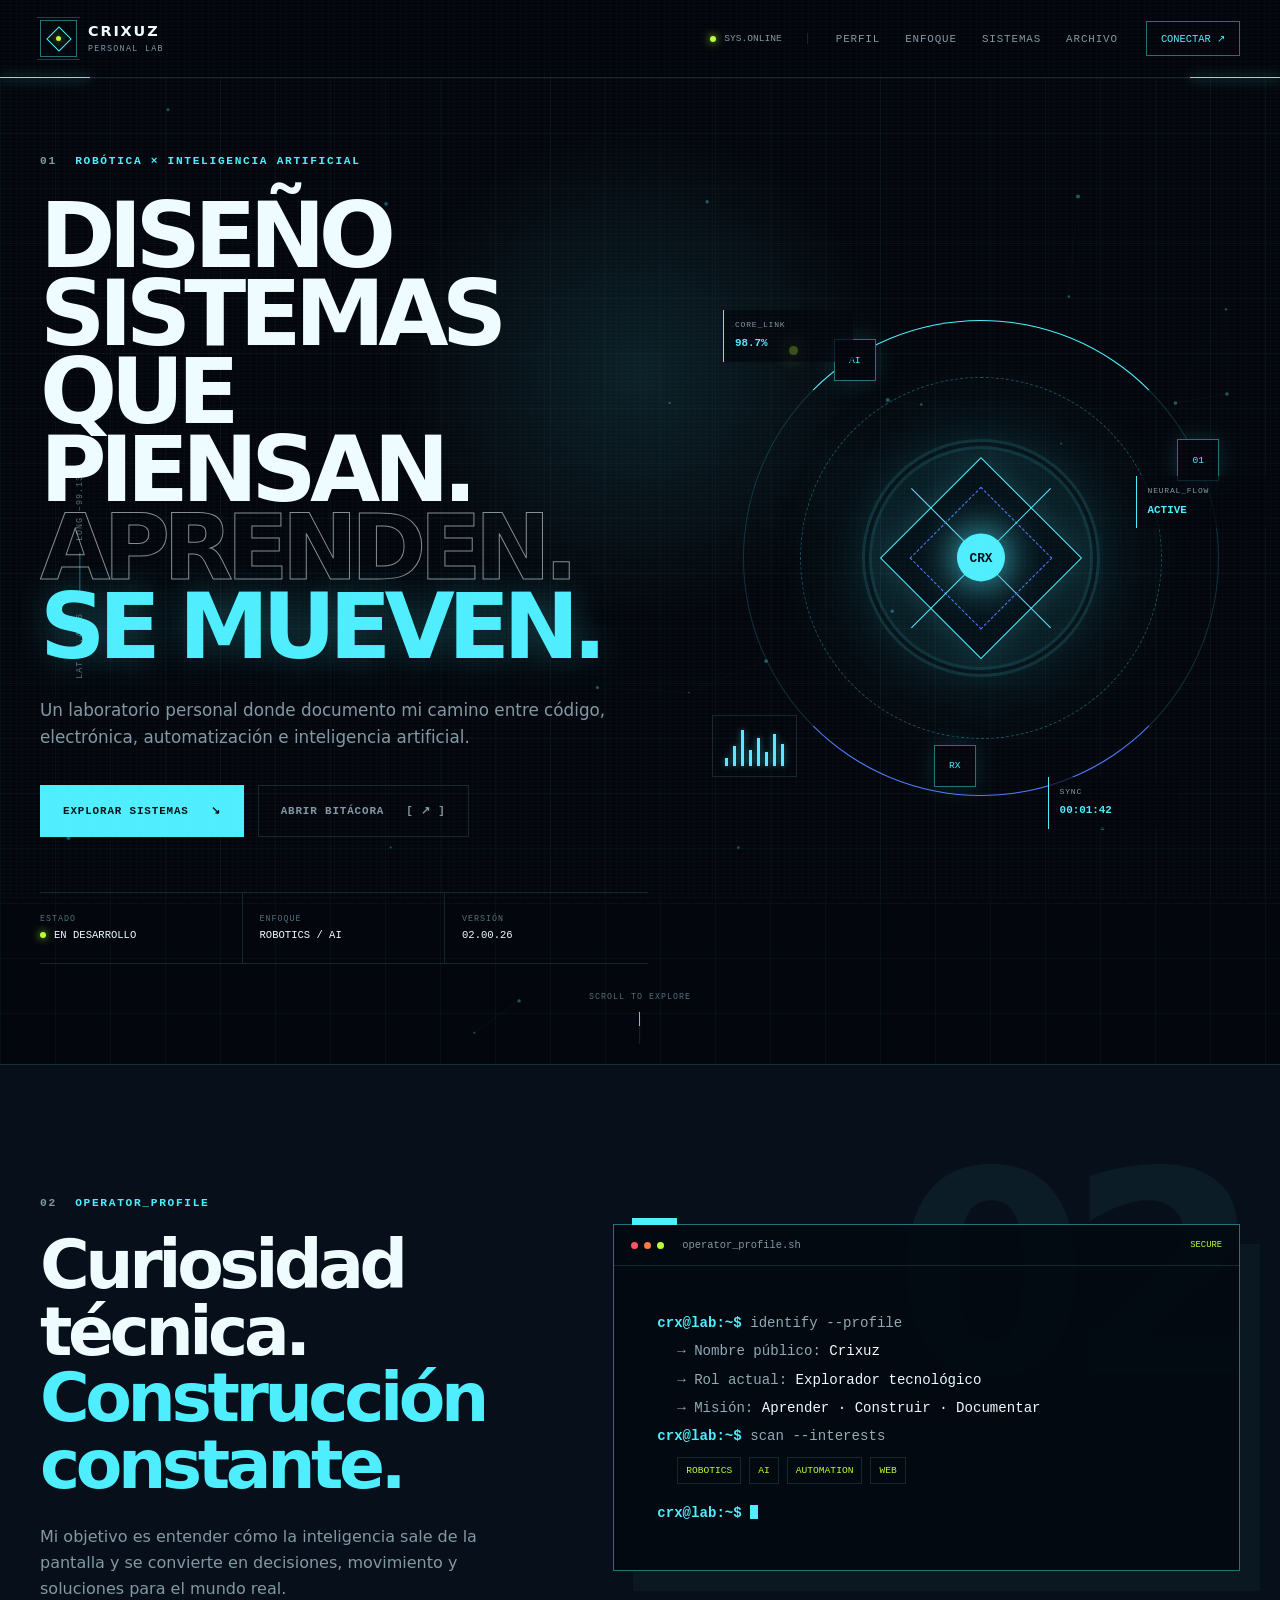
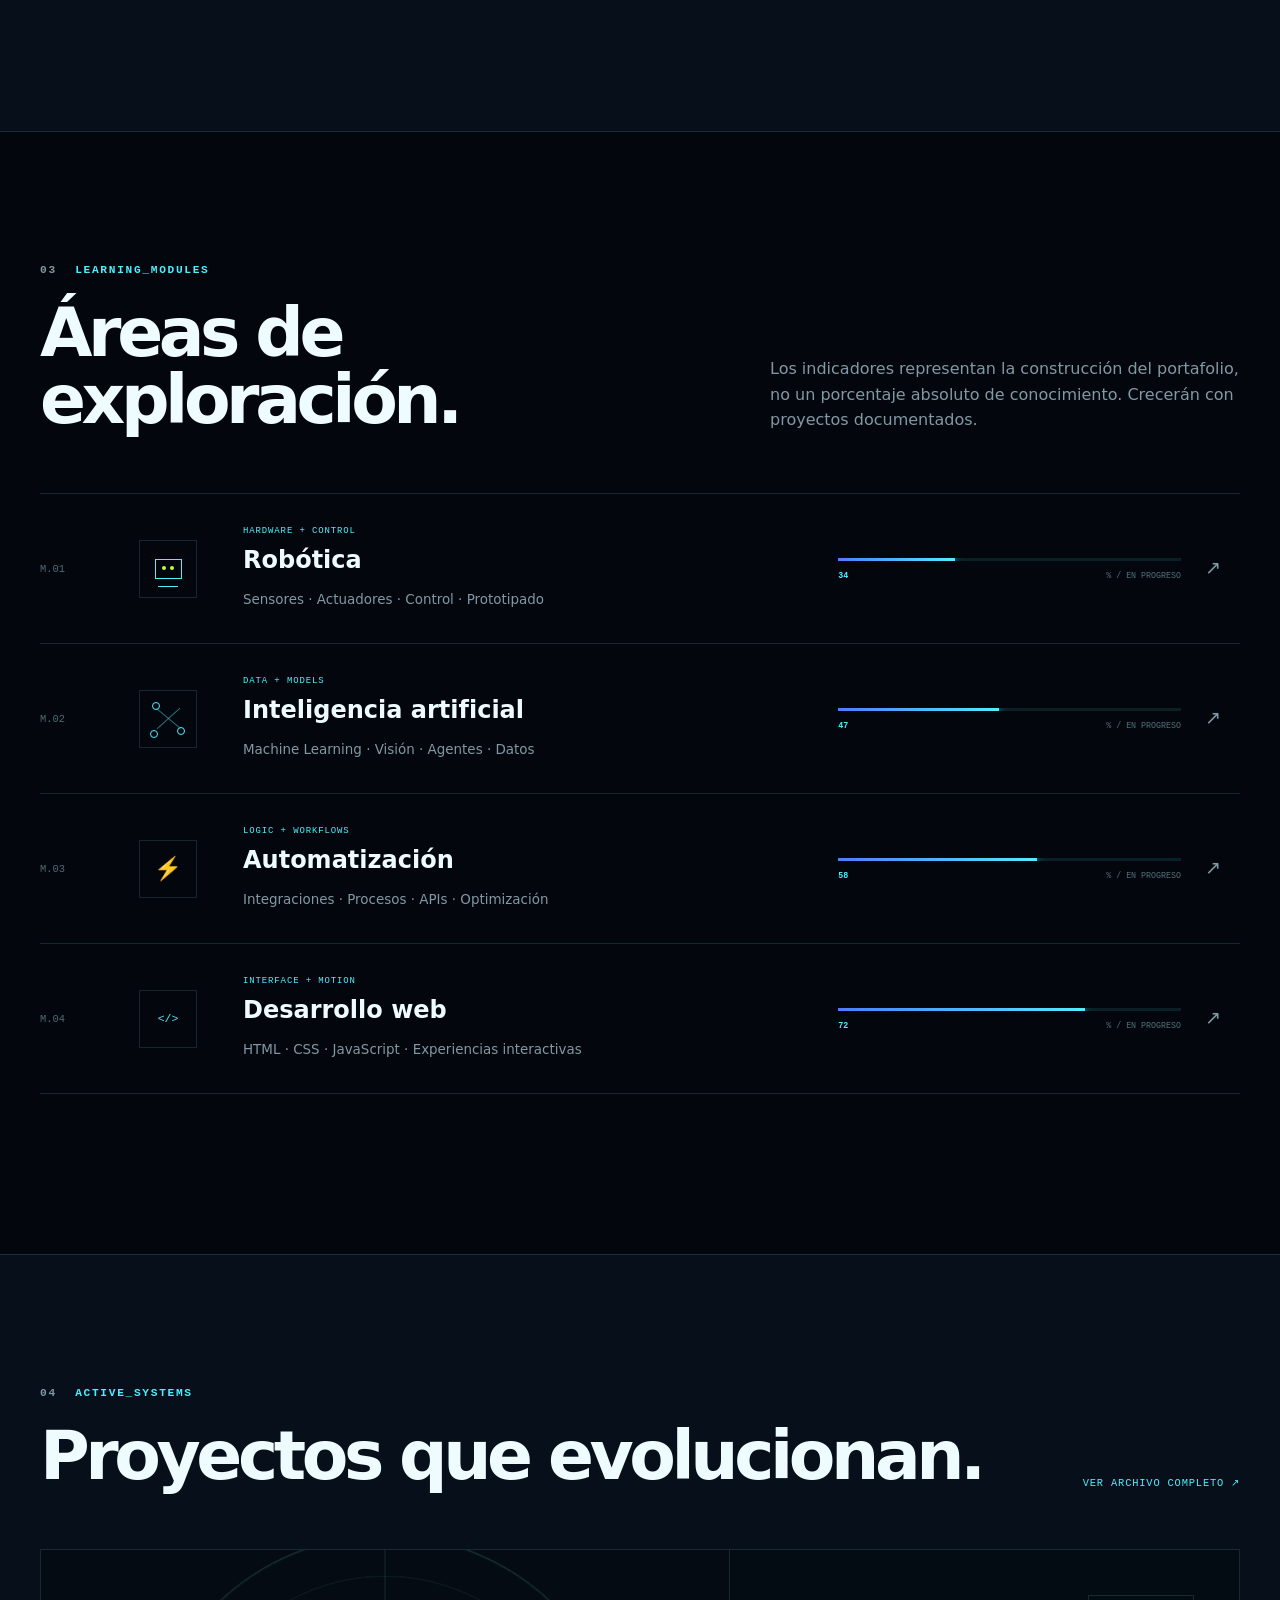
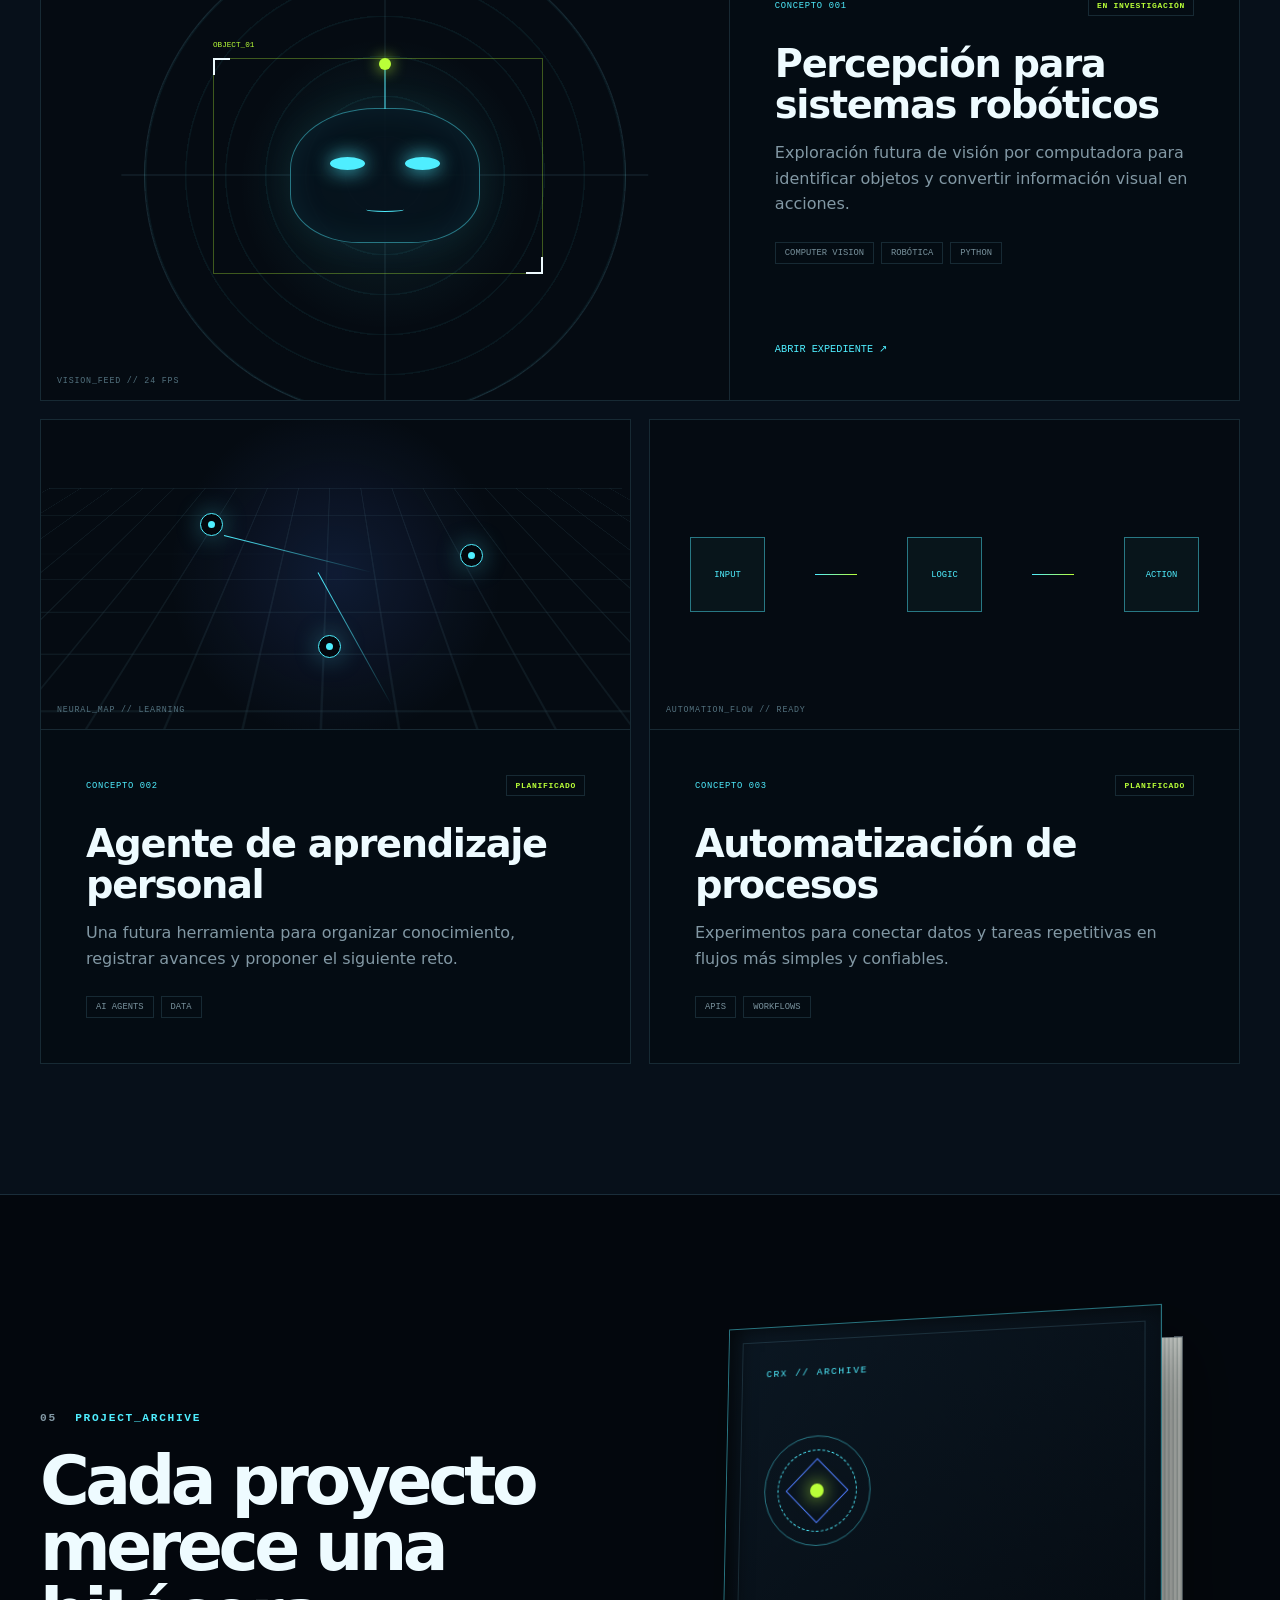
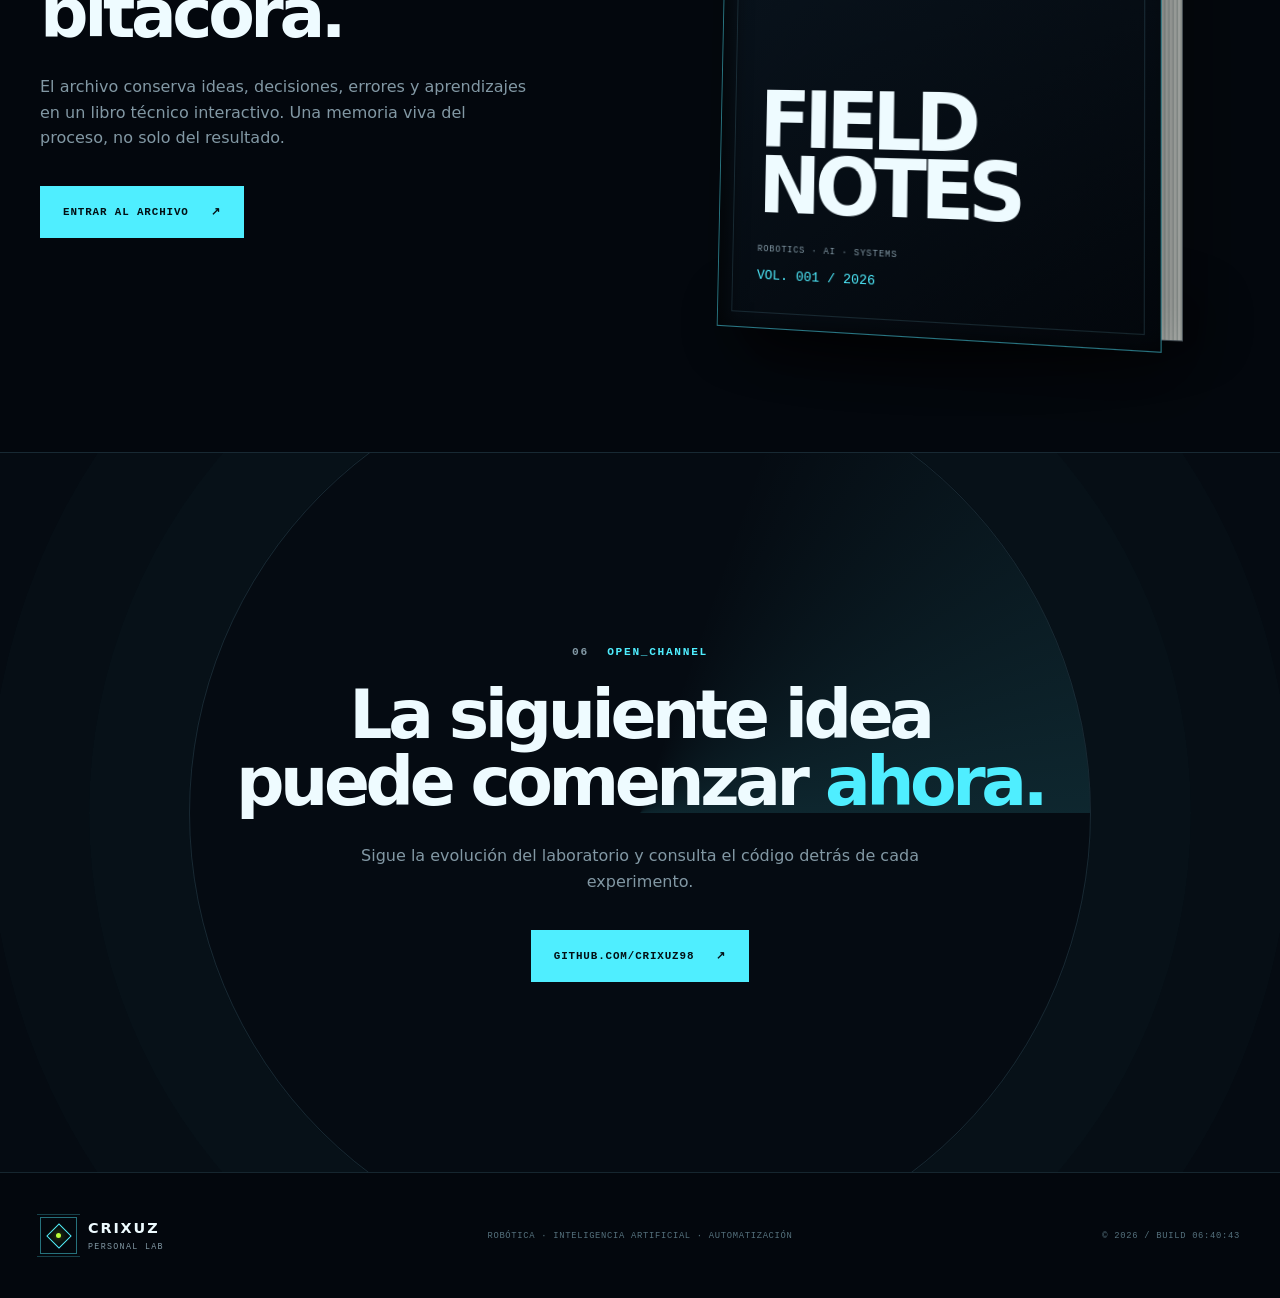
==== index.html @ 258a7b44 "Publicar portafolio inicial" ====
<!DOCTYPE html>
<html lang="es">
<head>
    <meta charset="UTF-8">
    <meta name="viewport" content="width=device-width, initial-scale=1.0">
    <meta name="description" content="Portafolio de Crixuz enfocado en robótica, inteligencia artificial y sistemas interactivos.">
    <meta name="theme-color" content="#03070d">

    <title>Crixuz Lab | Robótica e IA</title>

    <link rel="stylesheet" href="css/styles.css">
    <script src="js/script.js" defer></script>
</head>

<body class="is-booting">
    <a class="skip-link" href="#contenido">Saltar al contenido</a>

    <div class="boot-screen" id="boot-screen" aria-live="polite">
        <div class="boot-grid" aria-hidden="true"></div>
        <div class="boot-corner boot-corner-tl">CRX // BOOT_SEQUENCE</div>
        <div class="boot-corner boot-corner-tr">SYS.2026</div>
        <div class="boot-corner boot-corner-bl">ROBOTICS × AI</div>
        <div class="boot-corner boot-corner-br" id="boot-percent">000%</div>

        <div class="boot-center">
            <div class="boot-core" aria-hidden="true"><span></span><i></i></div>
            <p class="tech-label">INITIALIZING PERSONAL LAB</p>
            <h1>CRIXUZ<span>_</span></h1>
            <p class="boot-message" id="boot-message">Verificando módulos...</p>
            <div class="boot-track" aria-hidden="true"><span id="boot-bar"></span></div>
            <button class="boot-skip" id="boot-skip" type="button">Saltar introducción</button>
        </div>
    </div>

    <div class="page-progress" aria-hidden="true"><span id="page-progress-bar"></span></div>
    <div class="screen-noise" aria-hidden="true"></div>

    <header class="site-header" id="inicio">
        <nav class="navbar container" aria-label="Navegación principal">
            <a class="brand" href="#inicio" aria-label="Volver al inicio">
                <span class="brand-symbol" aria-hidden="true"><i></i></span>
                <span class="brand-copy"><strong>CRIXUZ</strong><small>PERSONAL LAB</small></span>
            </a>

            <div class="system-status" aria-label="Sistema en línea">
                <span></span> SYS.ONLINE
            </div>

            <button class="nav-toggle" type="button" aria-expanded="false" aria-controls="nav-links">
                <span class="sr-only">Abrir menú</span>
                <i aria-hidden="true"></i><i aria-hidden="true"></i>
            </button>

            <div class="nav-links" id="nav-links">
                <a href="#perfil">Perfil</a>
                <a href="#enfoque">Enfoque</a>
                <a href="#sistemas">Sistemas</a>
                <a href="archivo.html">Archivo</a>
            </div>

            <a class="nav-cta" href="#contacto">Conectar <span aria-hidden="true">↗</span></a>
        </nav>
    </header>

    <main id="contenido">
        <section class="hero container" aria-labelledby="hero-title">
            <canvas class="neural-field" id="neural-field" aria-hidden="true"></canvas>

            <div class="hero-rail" aria-hidden="true">
                <span>LAT 19.4326</span>
                <i></i>
                <span>LONG −99.1332</span>
            </div>

            <div class="hero-copy reveal">
                <p class="overline"><span>01</span> ROBÓTICA × INTELIGENCIA ARTIFICIAL</p>
                <h1 id="hero-title">
                    Diseño sistemas que
                    <span class="kinetic-word" data-text="PIENSAN.">PIENSAN.</span>
                    <span class="outline-word">APRENDEN.</span>
                    <span class="accent-word">SE MUEVEN.</span>
                </h1>
                <p class="hero-description">
                    Un laboratorio personal donde documento mi camino entre código, electrónica,
                    automatización e inteligencia artificial.
                </p>

                <div class="hero-actions">
                    <a class="button button-primary magnetic" href="#sistemas">
                        <span>Explorar sistemas</span><i aria-hidden="true">↘</i>
                    </a>
                    <a class="button button-ghost" href="archivo.html">
                        Abrir bitácora <span aria-hidden="true">[ ↗ ]</span>
                    </a>
                </div>

                <div class="hero-telemetry" aria-label="Telemetría del portafolio">
                    <div><small>ESTADO</small><strong><span class="pulse-dot"></span> EN DESARROLLO</strong></div>
                    <div><small>ENFOQUE</small><strong>ROBOTICS / AI</strong></div>
                    <div><small>VERSIÓN</small><strong>02.00.26</strong></div>
                </div>
            </div>

            <div class="hero-machine reveal" id="hero-machine" aria-label="Representación abstracta de un núcleo de inteligencia artificial">
                <div class="machine-hud hud-top"><span>CORE_LINK</span><strong>98.7%</strong></div>
                <div class="machine-hud hud-right"><span>NEURAL_FLOW</span><strong>ACTIVE</strong></div>
                <div class="machine-hud hud-bottom"><span>SYNC</span><strong>00:01:42</strong></div>

                <div class="core-assembly" aria-hidden="true">
                    <div class="core-ring ring-a"></div>
                    <div class="core-ring ring-b"></div>
                    <div class="core-ring ring-c"></div>
                    <div class="orbit-node node-a">AI</div>
                    <div class="orbit-node node-b">01</div>
                    <div class="orbit-node node-c">RX</div>
                    <div class="core-center">
                        <span></span>
                        <i></i>
                        <b>CRX</b>
                    </div>
                </div>

                <div class="signal-panel" aria-hidden="true">
                    <span></span><span></span><span></span><span></span><span></span><span></span><span></span><span></span>
                </div>
            </div>

            <a class="scroll-cue" href="#perfil">
                <span>SCROLL TO EXPLORE</span><i aria-hidden="true"></i>
            </a>
        </section>

        <section class="section profile-section" id="perfil" aria-labelledby="profile-title">
            <div class="section-index" aria-hidden="true">02</div>
            <div class="container profile-grid">
                <div class="section-heading reveal">
                    <p class="overline"><span>02</span> OPERATOR_PROFILE</p>
                    <h2 id="profile-title">Curiosidad técnica.<br><em>Construcción constante.</em></h2>
                    <p>
                        Mi objetivo es entender cómo la inteligencia sale de la pantalla y se convierte
                        en decisiones, movimiento y soluciones para el mundo real.
                    </p>
                </div>

                <div class="terminal-card reveal">
                    <div class="terminal-head">
                        <div><span></span><span></span><span></span></div>
                        <p>operator_profile.sh</p>
                        <small>SECURE</small>
                    </div>
                    <div class="terminal-body">
                        <p><b>crx@lab:~$</b> identify --profile</p>
                        <p class="terminal-output">→ Nombre público: <strong>Crixuz</strong></p>
                        <p class="terminal-output">→ Rol actual: <strong>Explorador tecnológico</strong></p>
                        <p class="terminal-output">→ Misión: <strong>Aprender · Construir · Documentar</strong></p>
                        <p><b>crx@lab:~$</b> scan --interests</p>
                        <div class="terminal-tags">
                            <span>ROBOTICS</span><span>AI</span><span>AUTOMATION</span><span>WEB</span>
                        </div>
                        <p class="terminal-cursor"><b>crx@lab:~$</b> <span></span></p>
                    </div>
                </div>
            </div>
        </section>

        <section class="section focus-section container" id="enfoque" aria-labelledby="focus-title">
            <div class="section-heading section-heading-row reveal">
                <div>
                    <p class="overline"><span>03</span> LEARNING_MODULES</p>
                    <h2 id="focus-title">Áreas de exploración.</h2>
                </div>
                <p>
                    Los indicadores representan la construcción del portafolio, no un porcentaje
                    absoluto de conocimiento. Crecerán con proyectos documentados.
                </p>
            </div>

            <div class="module-list">
                <article class="module-row reveal" data-progress="34">
                    <div class="module-id">M.01</div>
                    <div class="module-icon" aria-hidden="true"><span class="robot-icon-head"></span><i></i></div>
                    <div class="module-copy">
                        <p>HARDWARE + CONTROL</p>
                        <h3>Robótica</h3>
                        <span>Sensores · Actuadores · Control · Prototipado</span>
                    </div>
                    <div class="module-load">
                        <div><span></span></div>
                        <p><strong>34</strong>% / EN PROGRESO</p>
                    </div>
                    <span class="module-arrow" aria-hidden="true">↗</span>
                </article>

                <article class="module-row reveal" data-progress="47">
                    <div class="module-id">M.02</div>
                    <div class="module-icon neural-icon" aria-hidden="true"><span></span><i></i><b></b></div>
                    <div class="module-copy">
                        <p>DATA + MODELS</p>
                        <h3>Inteligencia artificial</h3>
                        <span>Machine Learning · Visión · Agentes · Datos</span>
                    </div>
                    <div class="module-load">
                        <div><span></span></div>
                        <p><strong>47</strong>% / EN PROGRESO</p>
                    </div>
                    <span class="module-arrow" aria-hidden="true">↗</span>
                </article>

                <article class="module-row reveal" data-progress="58">
                    <div class="module-id">M.03</div>
                    <div class="module-icon automation-icon" aria-hidden="true"><span>⚡</span></div>
                    <div class="module-copy">
                        <p>LOGIC + WORKFLOWS</p>
                        <h3>Automatización</h3>
                        <span>Integraciones · Procesos · APIs · Optimización</span>
                    </div>
                    <div class="module-load">
                        <div><span></span></div>
                        <p><strong>58</strong>% / EN PROGRESO</p>
                    </div>
                    <span class="module-arrow" aria-hidden="true">↗</span>
                </article>

                <article class="module-row reveal" data-progress="72">
                    <div class="module-id">M.04</div>
                    <div class="module-icon web-icon" aria-hidden="true">&lt;/&gt;</div>
                    <div class="module-copy">
                        <p>INTERFACE + MOTION</p>
                        <h3>Desarrollo web</h3>
                        <span>HTML · CSS · JavaScript · Experiencias interactivas</span>
                    </div>
                    <div class="module-load">
                        <div><span></span></div>
                        <p><strong>72</strong>% / EN PROGRESO</p>
                    </div>
                    <span class="module-arrow" aria-hidden="true">↗</span>
                </article>
            </div>
        </section>

        <section class="section systems-section" id="sistemas" aria-labelledby="systems-title">
            <div class="container">
                <div class="section-heading section-heading-row reveal">
                    <div>
                        <p class="overline"><span>04</span> ACTIVE_SYSTEMS</p>
                        <h2 id="systems-title">Proyectos que evolucionan.</h2>
                    </div>
                    <a class="text-link" href="archivo.html">VER ARCHIVO COMPLETO <span aria-hidden="true">↗</span></a>
                </div>

                <div class="systems-grid">
                    <article class="system-card system-card-featured reveal">
                        <div class="system-visual robot-visual" aria-hidden="true">
                            <div class="radar-lines"></div>
                            <div class="robot-face">
                                <span></span><span></span><i></i>
                            </div>
                            <div class="tracking-box"><span>OBJECT_01</span></div>
                            <p>VISION_FEED // 24 FPS</p>
                        </div>
                        <div class="system-copy">
                            <div class="system-meta"><span>CONCEPTO 001</span><b>EN INVESTIGACIÓN</b></div>
                            <h3>Percepción para sistemas robóticos</h3>
                            <p>Exploración futura de visión por computadora para identificar objetos y convertir información visual en acciones.</p>
                            <ul><li>Computer Vision</li><li>Robótica</li><li>Python</li></ul>
                            <a href="archivo.html#libro">Abrir expediente <span aria-hidden="true">↗</span></a>
                        </div>
                    </article>

                    <article class="system-card reveal">
                        <div class="system-visual ai-visual" aria-hidden="true">
                            <div class="ai-grid"></div>
                            <div class="ai-node ai-node-a"></div><div class="ai-node ai-node-b"></div><div class="ai-node ai-node-c"></div>
                            <div class="ai-path path-a"></div><div class="ai-path path-b"></div>
                            <p>NEURAL_MAP // LEARNING</p>
                        </div>
                        <div class="system-copy">
                            <div class="system-meta"><span>CONCEPTO 002</span><b>PLANIFICADO</b></div>
                            <h3>Agente de aprendizaje personal</h3>
                            <p>Una futura herramienta para organizar conocimiento, registrar avances y proponer el siguiente reto.</p>
                            <ul><li>AI Agents</li><li>Data</li></ul>
                        </div>
                    </article>

                    <article class="system-card reveal">
                        <div class="system-visual automation-visual" aria-hidden="true">
                            <div class="flow-node">INPUT</div><i></i><div class="flow-node">LOGIC</div><i></i><div class="flow-node">ACTION</div>
                            <p>AUTOMATION_FLOW // READY</p>
                        </div>
                        <div class="system-copy">
                            <div class="system-meta"><span>CONCEPTO 003</span><b>PLANIFICADO</b></div>
                            <h3>Automatización de procesos</h3>
                            <p>Experimentos para conectar datos y tareas repetitivas en flujos más simples y confiables.</p>
                            <ul><li>APIs</li><li>Workflows</li></ul>
                        </div>
                    </article>
                </div>
            </div>
        </section>

        <section class="section archive-teaser container reveal" aria-labelledby="archive-title">
            <div class="archive-copy">
                <p class="overline"><span>05</span> PROJECT_ARCHIVE</p>
                <h2 id="archive-title">Cada proyecto merece una bitácora.</h2>
                <p>
                    El archivo conserva ideas, decisiones, errores y aprendizajes en un libro técnico
                    interactivo. Una memoria viva del proceso, no solo del resultado.
                </p>
                <a class="button button-primary" href="archivo.html">Entrar al archivo <i aria-hidden="true">↗</i></a>
            </div>

            <a class="book-preview" href="archivo.html" aria-label="Abrir el libro de proyectos">
                <div class="book-cover">
                    <span>CRX // ARCHIVE</span>
                    <div class="book-core" aria-hidden="true"><i></i><b></b></div>
                    <h3>FIELD<br>NOTES</h3>
                    <p>ROBOTICS · AI · SYSTEMS</p>
                    <small>VOL. 001 / 2026</small>
                </div>
                <div class="book-pages" aria-hidden="true"></div>
            </a>
        </section>

        <section class="section contact-section" id="contacto" aria-labelledby="contact-title">
            <div class="contact-scan" aria-hidden="true"></div>
            <div class="container contact-inner reveal">
                <p class="overline"><span>06</span> OPEN_CHANNEL</p>
                <h2 id="contact-title">La siguiente idea<br>puede comenzar <em>ahora.</em></h2>
                <p>Sigue la evolución del laboratorio y consulta el código detrás de cada experimento.</p>
                <a class="button button-primary magnetic" href="https://github.com/crixuz98" target="_blank" rel="noopener noreferrer">
                    <span>github.com/crixuz98</span><i aria-hidden="true">↗</i>
                </a>
            </div>
        </section>
    </main>

    <footer class="site-footer">
        <div class="container footer-grid">
            <a class="brand" href="#inicio">
                <span class="brand-symbol" aria-hidden="true"><i></i></span>
                <span class="brand-copy"><strong>CRIXUZ</strong><small>PERSONAL LAB</small></span>
            </a>
            <p>ROBÓTICA · INTELIGENCIA ARTIFICIAL · AUTOMATIZACIÓN</p>
            <p>© <span id="current-year"></span> / BUILD <span id="build-time">00:00:00</span></p>
        </div>
    </footer>
</body>
</html>
---- css/styles.css ----
:root {
    --bg: #03070d;
    --bg-elevated: #07101a;
    --surface: rgba(10, 22, 34, 0.76);
    --surface-solid: #0a1520;
    --line: rgba(118, 190, 211, 0.17);
    --line-strong: rgba(79, 238, 255, 0.46);
    --text: #eefbff;
    --muted: #8298a4;
    --cyan: #4feeff;
    --cyan-rgb: 79, 238, 255;
    --blue: #4e7cff;
    --acid: #b9ff38;
    --orange: #ff7a45;
    --danger: #ff5368;
    --mono: "Cascadia Code", "SFMono-Regular", Consolas, monospace;
    --sans: "Segoe UI Variable", "Segoe UI", Inter, system-ui, sans-serif;
    --container: 1200px;
    --header-height: 78px;
    --radius: 4px;
    --mx: 50%;
    --my: 30%;
}

* {
    box-sizing: border-box;
    margin: 0;
    padding: 0;
}

html {
    scroll-behavior: smooth;
    scroll-padding-top: calc(var(--header-height) + 25px);
}

body {
    min-width: 320px;
    overflow-x: hidden;
    background: var(--bg);
    color: var(--text);
    font-family: var(--sans);
    line-height: 1.6;
}

body.is-booting { overflow: hidden; }
a { color: inherit; text-decoration: none; }
button { color: inherit; font: inherit; }
canvas { display: block; }

.container {
    width: min(calc(100% - 44px), var(--container));
    margin-inline: auto;
}

.section {
    position: relative;
    padding-block: 130px;
}

.sr-only {
    position: absolute;
    width: 1px;
    height: 1px;
    padding: 0;
    margin: -1px;
    overflow: hidden;
    clip: rect(0, 0, 0, 0);
    white-space: nowrap;
    border: 0;
}

.skip-link {
    position: fixed;
    z-index: 10000;
    top: 10px;
    left: 10px;
    padding: 10px 15px;
    transform: translateY(-150%);
    border: 1px solid var(--cyan);
    background: var(--bg);
    color: var(--cyan);
    font: 0.75rem var(--mono);
}

.skip-link:focus { transform: translateY(0); }

.screen-noise {
    position: fixed;
    z-index: 2000;
    inset: 0;
    pointer-events: none;
    opacity: 0.035;
    background-image:
        repeating-linear-gradient(0deg, transparent 0 2px, #fff 3px),
        repeating-linear-gradient(90deg, transparent 0 4px, #fff 5px);
    background-size: 100% 4px, 6px 100%;
    mix-blend-mode: screen;
}

.page-progress {
    position: fixed;
    z-index: 1001;
    top: 0;
    left: 0;
    width: 100%;
    height: 2px;
}

.page-progress span {
    display: block;
    width: 0;
    height: 100%;
    background: linear-gradient(90deg, var(--blue), var(--cyan), var(--acid));
    box-shadow: 0 0 16px var(--cyan);
}

/* Secuencia de arranque */
.boot-screen {
    position: fixed;
    z-index: 9999;
    inset: 0;
    display: grid;
    place-items: center;
    overflow: hidden;
    background: #02050a;
    transition: opacity 0.6s ease, visibility 0.6s ease;
}

.boot-screen.is-complete {
    visibility: hidden;
    opacity: 0;
}

.boot-screen::after {
    position: absolute;
    inset: 0;
    content: "";
    pointer-events: none;
    background: linear-gradient(transparent 49.7%, rgba(var(--cyan-rgb), 0.18) 50%, transparent 50.3%);
    animation: boot-scan 2.2s linear infinite;
}

.boot-grid {
    position: absolute;
    inset: -40%;
    transform: perspective(500px) rotateX(65deg) translateY(23%);
    background-image:
        linear-gradient(rgba(var(--cyan-rgb), 0.1) 1px, transparent 1px),
        linear-gradient(90deg, rgba(var(--cyan-rgb), 0.1) 1px, transparent 1px);
    background-size: 42px 42px;
    -webkit-mask-image: radial-gradient(circle at center, #000 5%, transparent 65%);
    mask-image: radial-gradient(circle at center, #000 5%, transparent 65%);
}

.boot-corner {
    position: absolute;
    color: #6c8996;
    font: 0.68rem/1 var(--mono);
    letter-spacing: 0.15em;
}

.boot-corner-tl { top: 28px; left: 30px; }
.boot-corner-tr { top: 28px; right: 30px; }
.boot-corner-bl { bottom: 28px; left: 30px; }
.boot-corner-br { right: 30px; bottom: 28px; color: var(--cyan); }

.boot-center {
    position: relative;
    z-index: 2;
    width: min(calc(100% - 40px), 560px);
    text-align: center;
}

.boot-core {
    position: relative;
    width: 92px;
    height: 92px;
    margin: 0 auto 30px;
    border: 1px solid rgba(var(--cyan-rgb), 0.35);
    border-radius: 50%;
    animation: spin 6s linear infinite;
}

.boot-core::before,
.boot-core::after,
.boot-core span,
.boot-core i {
    position: absolute;
    border-radius: 50%;
    content: "";
}

.boot-core::before { inset: 9px; border: 1px dashed var(--cyan); }
.boot-core::after { inset: 23px; background: var(--cyan); box-shadow: 0 0 35px rgba(var(--cyan-rgb), 0.75); }
.boot-core span { top: -4px; left: 41px; width: 8px; height: 8px; background: var(--acid); box-shadow: 0 0 12px var(--acid); }
.boot-core i { inset: -9px; border-top: 1px solid var(--blue); border-bottom: 1px solid var(--blue); animation: spin-reverse 3s linear infinite; }

.tech-label,
.overline {
    font-family: var(--mono);
    font-size: 0.7rem;
    font-weight: 700;
    letter-spacing: 0.15em;
    text-transform: uppercase;
}

.boot-center .tech-label { color: var(--muted); }
.boot-center h1 { margin: 10px 0 4px; font: 800 clamp(3.3rem, 12vw, 7.5rem)/0.9 var(--sans); letter-spacing: -0.09em; }
.boot-center h1 span { color: var(--cyan); animation: blink 0.75s step-end infinite; }
.boot-message { color: var(--cyan); font: 0.74rem var(--mono); }
.boot-track { height: 2px; margin: 26px 0 16px; overflow: hidden; background: rgba(var(--cyan-rgb), 0.14); }
.boot-track span { display: block; width: 0; height: 100%; background: var(--cyan); box-shadow: 0 0 18px var(--cyan); }
.boot-skip { cursor: pointer; border: 0; background: none; color: #627783; font: 0.65rem var(--mono); letter-spacing: 0.1em; text-transform: uppercase; }
.boot-skip:hover { color: var(--text); }

/* Navegación */
.site-header {
    position: sticky;
    z-index: 1000;
    top: 0;
    height: var(--header-height);
    border-bottom: 1px solid var(--line);
    background: rgba(3, 7, 13, 0.78);
    backdrop-filter: blur(18px);
}

.site-header::before,
.site-header::after {
    position: absolute;
    bottom: -1px;
    width: 90px;
    height: 1px;
    content: "";
    background: var(--cyan);
    box-shadow: 0 0 12px var(--cyan);
}

.site-header::before { left: 0; }
.site-header::after { right: 0; }

.navbar { display: flex; height: 100%; align-items: center; gap: 28px; }
.brand { display: inline-flex; align-items: center; gap: 11px; margin-right: auto; }
.brand-symbol { position: relative; display: grid; width: 37px; height: 37px; place-items: center; border: 1px solid var(--line-strong); }
.brand-symbol::before,
.brand-symbol::after,
.brand-symbol i { position: absolute; content: ""; }
.brand-symbol::before { width: 16px; height: 16px; transform: rotate(45deg); border: 1px solid var(--cyan); }
.brand-symbol::after { width: 5px; height: 5px; border-radius: 50%; background: var(--acid); box-shadow: 0 0 10px var(--acid); }
.brand-symbol i { inset: -4px; border-top: 1px solid rgba(var(--cyan-rgb), 0.25); border-bottom: 1px solid rgba(var(--cyan-rgb), 0.25); }
.brand-copy { display: grid; line-height: 1.05; }
.brand-copy strong { font-size: 0.9rem; letter-spacing: 0.13em; }
.brand-copy small { margin-top: 5px; color: var(--muted); font: 0.52rem var(--mono); letter-spacing: 0.16em; }

.system-status { display: flex; align-items: center; gap: 8px; padding-right: 25px; border-right: 1px solid var(--line); color: var(--muted); font: 0.6rem var(--mono); }
.system-status span,
.pulse-dot { width: 6px; height: 6px; border-radius: 50%; background: var(--acid); box-shadow: 0 0 9px var(--acid); animation: pulse 1.6s ease-in-out infinite; }

.nav-links { display: flex; gap: 25px; }
.nav-links a { position: relative; color: var(--muted); font: 0.68rem var(--mono); letter-spacing: 0.08em; text-transform: uppercase; }
.nav-links a::before { position: absolute; top: 50%; left: -12px; width: 5px; height: 1px; content: ""; background: var(--cyan); opacity: 0; transition: opacity 0.2s ease; }
.nav-links a:hover,
.nav-links a.active { color: var(--cyan); }
.nav-links a:hover::before,
.nav-links a.active::before { opacity: 1; }
.nav-cta { padding: 10px 14px; border: 1px solid var(--line-strong); color: var(--cyan); font: 0.65rem var(--mono); text-transform: uppercase; transition: background 0.2s ease, color 0.2s ease; }
.nav-cta:hover { background: var(--cyan); color: var(--bg); }
.nav-toggle { display: none; position: relative; width: 40px; height: 40px; cursor: pointer; border: 1px solid var(--line); background: transparent; }

/* Hero */
.hero {
    position: relative;
    display: grid;
    min-height: calc(100svh - var(--header-height));
    grid-template-columns: minmax(0, 1.08fr) minmax(360px, 0.92fr);
    align-items: center;
    gap: 75px;
    padding-block: 75px 100px;
}

.hero::before {
    position: absolute;
    z-index: -2;
    inset: 0 calc((100vw - 100%) / -2);
    content: "";
    background:
        linear-gradient(rgba(var(--cyan-rgb), 0.035) 1px, transparent 1px),
        linear-gradient(90deg, rgba(var(--cyan-rgb), 0.035) 1px, transparent 1px),
        radial-gradient(circle at var(--mx) var(--my), rgba(var(--cyan-rgb), 0.11), transparent 26%);
    background-size: 55px 55px, 55px 55px, auto;
}

.neural-field { position: absolute; z-index: -1; inset: 0; width: 100%; height: 100%; opacity: 0.62; }
.hero-rail { position: absolute; top: 50%; left: -68px; display: flex; align-items: center; gap: 12px; transform: translateY(-50%) rotate(-90deg); color: #54707e; font: 0.52rem var(--mono); letter-spacing: 0.12em; }
.hero-rail i { display: block; width: 48px; height: 1px; background: var(--line-strong); }

.overline { color: var(--cyan); }
.overline span { margin-right: 10px; color: var(--muted); }
.hero h1 { margin-top: 26px; font-size: clamp(3.5rem, 7.1vw, 7.25rem); font-weight: 850; line-height: 0.86; letter-spacing: -0.075em; text-transform: uppercase; }
.hero h1 > span { display: block; }
.kinetic-word { position: relative; width: fit-content; color: var(--text); }
.kinetic-word::before,
.kinetic-word::after { position: absolute; inset: 0; content: attr(data-text); pointer-events: none; opacity: 0; }
.kinetic-word::before { color: var(--cyan); transform: translateX(3px); }
.kinetic-word::after { color: var(--danger); transform: translateX(-3px); }
.kinetic-word.is-glitching::before,
.kinetic-word.is-glitching::after { opacity: 0.7; clip-path: inset(35% 0 40% 0); }
.outline-word { color: transparent; -webkit-text-stroke: 1px rgba(238, 251, 255, 0.55); }
.accent-word { color: var(--cyan); text-shadow: 0 0 35px rgba(var(--cyan-rgb), 0.25); }
.hero-description { max-width: 620px; margin-top: 31px; color: var(--muted); font-size: 1.05rem; }
.hero-actions { display: flex; flex-wrap: wrap; gap: 14px; margin-top: 34px; }

.button {
    display: inline-flex;
    min-height: 52px;
    align-items: center;
    justify-content: center;
    gap: 22px;
    padding: 0 22px;
    cursor: pointer;
    border: 1px solid transparent;
    font: 700 0.68rem var(--mono);
    letter-spacing: 0.08em;
    text-transform: uppercase;
    transition: transform 0.2s ease, box-shadow 0.2s ease, background 0.2s ease;
}
.button-primary { position: relative; overflow: hidden; background: var(--cyan); color: #031015; box-shadow: 0 0 0 rgba(var(--cyan-rgb), 0); }
.button-primary::before { position: absolute; top: 0; left: -110%; width: 70%; height: 100%; content: ""; transform: skewX(-22deg); background: rgba(255,255,255,0.5); transition: left 0.45s ease; }
.button-primary:hover { box-shadow: 0 0 30px rgba(var(--cyan-rgb), 0.3); }
.button-primary:hover::before { left: 140%; }
.button-primary span,
.button-primary i { position: relative; z-index: 1; font-style: normal; }
.button-ghost { border-color: var(--line); color: var(--muted); }
.button-ghost:hover { border-color: var(--cyan); color: var(--cyan); }

.hero-telemetry { display: grid; max-width: 640px; grid-template-columns: repeat(3, 1fr); margin-top: 55px; border-top: 1px solid var(--line); border-bottom: 1px solid var(--line); }
.hero-telemetry > div { display: grid; min-height: 70px; align-content: center; gap: 6px; padding: 0 17px; border-right: 1px solid var(--line); }
.hero-telemetry > div:first-child { padding-left: 0; }
.hero-telemetry > div:last-child { border-right: 0; }
.hero-telemetry small { color: #536e7b; font: 0.52rem var(--mono); letter-spacing: 0.12em; }
.hero-telemetry strong { display: flex; align-items: center; gap: 8px; font: 0.66rem var(--mono); }

.hero-machine { position: relative; min-height: 590px; transform-style: preserve-3d; transition: transform 0.18s ease-out; }
.hero-machine::before { position: absolute; top: 50%; left: 50%; width: 82%; aspect-ratio: 1; content: ""; transform: translate(-50%, -50%); border-radius: 50%; background: radial-gradient(circle, rgba(var(--cyan-rgb), 0.12), transparent 68%); filter: blur(10px); }
.core-assembly { position: absolute; top: 50%; left: 50%; width: min(92%, 500px); aspect-ratio: 1; transform: translate(-50%, -50%); }
.core-ring { position: absolute; border-radius: 50%; }
.ring-a { inset: 0; border: 1px solid rgba(var(--cyan-rgb), 0.18); border-top-color: var(--cyan); border-bottom-color: var(--blue); animation: spin 16s linear infinite; }
.ring-a::before { position: absolute; top: 25px; left: 45px; width: 9px; height: 9px; content: ""; border-radius: 50%; background: var(--acid); box-shadow: 0 0 18px var(--acid); }
.ring-b { inset: 12%; border: 1px dashed rgba(var(--cyan-rgb), 0.32); animation: spin-reverse 22s linear infinite; }
.ring-c { inset: 25%; border: 10px double rgba(var(--cyan-rgb), 0.14); box-shadow: inset 0 0 42px rgba(var(--cyan-rgb), 0.1), 0 0 42px rgba(var(--cyan-rgb), 0.08); animation: breathe 3.2s ease-in-out infinite; }
.core-center { position: absolute; top: 50%; left: 50%; display: grid; width: 30%; aspect-ratio: 1; place-items: center; transform: translate(-50%, -50%) rotate(45deg); border: 1px solid var(--cyan); background: rgba(5, 16, 25, 0.88); box-shadow: 0 0 38px rgba(var(--cyan-rgb), 0.22); }
.core-center::before,
.core-center::after { position: absolute; content: ""; background: var(--cyan); }
.core-center::before { width: 140%; height: 1px; }
.core-center::after { width: 1px; height: 140%; }
.core-center span { position: absolute; inset: 14%; border: 1px dashed var(--blue); animation: spin 7s linear infinite; }
.core-center i { position: absolute; inset: 33%; border-radius: 50%; background: var(--cyan); box-shadow: 0 0 40px var(--cyan); animation: core-pulse 1.8s ease-in-out infinite; }
.core-center b { position: relative; z-index: 2; transform: rotate(-45deg); color: #061018; font: 900 0.8rem var(--mono); }
.orbit-node { position: absolute; display: grid; width: 42px; height: 42px; place-items: center; border: 1px solid var(--line-strong); background: var(--bg); color: var(--cyan); font: 0.6rem var(--mono); box-shadow: 0 0 24px rgba(var(--cyan-rgb), 0.15); }
.node-a { top: 4%; left: 19%; }
.node-b { top: 25%; right: 0; }
.node-c { bottom: 2%; left: 40%; }
.machine-hud { position: absolute; z-index: 3; display: grid; min-width: 130px; gap: 4px; padding: 9px 11px; border-left: 1px solid var(--cyan); background: rgba(3, 7, 13, 0.7); font-family: var(--mono); }
.machine-hud span { color: var(--muted); font-size: 0.5rem; letter-spacing: 0.1em; }
.machine-hud strong { color: var(--cyan); font-size: 0.68rem; }
.hud-top { top: 8%; left: 0; }
.hud-right { top: 36%; right: -5%; }
.hud-bottom { right: 12%; bottom: 4%; }
.signal-panel { position: absolute; bottom: 13%; left: -2%; display: flex; height: 62px; align-items: end; gap: 5px; padding: 10px 12px; border: 1px solid var(--line); }
.signal-panel span { width: 3px; height: 20%; background: var(--cyan); box-shadow: 0 0 6px rgba(var(--cyan-rgb), 0.45); animation: signal 1.1s ease-in-out infinite alternate; }
.signal-panel span:nth-child(2) { height: 50%; animation-delay: -0.3s; }
.signal-panel span:nth-child(3) { height: 90%; animation-delay: -0.6s; }
.signal-panel span:nth-child(4) { height: 40%; animation-delay: -0.2s; }
.signal-panel span:nth-child(5) { height: 70%; animation-delay: -0.7s; }
.signal-panel span:nth-child(6) { height: 35%; animation-delay: -0.4s; }
.signal-panel span:nth-child(7) { height: 80%; animation-delay: -0.8s; }
.signal-panel span:nth-child(8) { height: 55%; animation-delay: -0.1s; }
.scroll-cue { position: absolute; bottom: 20px; left: 50%; display: grid; justify-items: center; gap: 11px; transform: translateX(-50%); color: #526e7a; font: 0.52rem var(--mono); letter-spacing: 0.12em; }
.scroll-cue i { display: block; width: 1px; height: 32px; overflow: hidden; background: var(--line); }
.scroll-cue i::after { display: block; width: 100%; height: 45%; content: ""; background: var(--cyan); animation: scroll-line 1.6s ease-in-out infinite; }

/* Encabezados de sección */
.section-index { position: absolute; top: 70px; right: max(22px, calc((100vw - var(--container)) / 2)); color: rgba(79, 238, 255, 0.05); font: 900 clamp(8rem, 22vw, 19rem)/1 var(--sans); letter-spacing: -0.08em; }
.section-heading { position: relative; z-index: 1; }
.section-heading h2,
.archive-copy h2,
.contact-inner h2 { margin-top: 20px; font-size: clamp(2.8rem, 5.3vw, 5.7rem); line-height: 0.98; letter-spacing: -0.065em; }
.section-heading h2 em,
.contact-inner h2 em { color: var(--cyan); font-weight: inherit; font-style: normal; }
.section-heading > p:not(.overline) { margin-top: 26px; color: var(--muted); }
.section-heading-row { display: flex; align-items: end; justify-content: space-between; gap: 70px; margin-bottom: 60px; }
.section-heading-row > p { max-width: 470px; }

/* Perfil */
.profile-section { overflow: hidden; border-top: 1px solid var(--line); border-bottom: 1px solid var(--line); background: var(--bg-elevated); }
.profile-section::before { position: absolute; inset: 0; content: ""; opacity: 0.3; background-image: linear-gradient(90deg, transparent 49.9%, var(--line) 50%, transparent 50.1%); background-size: 20% 100%; }
.profile-grid { position: relative; display: grid; grid-template-columns: 0.85fr 1.15fr; align-items: center; gap: 110px; }
.terminal-card { position: relative; border: 1px solid var(--line-strong); background: rgba(2, 8, 14, 0.82); box-shadow: 20px 20px 0 rgba(var(--cyan-rgb), 0.035); }
.terminal-card::before { position: absolute; top: -7px; left: 18px; width: 45px; height: 7px; content: ""; background: var(--cyan); }
.terminal-head { display: flex; align-items: center; gap: 18px; padding: 14px 17px; border-bottom: 1px solid var(--line); }
.terminal-head > div { display: flex; gap: 6px; }
.terminal-head > div span { width: 7px; height: 7px; border-radius: 50%; background: var(--danger); }
.terminal-head > div span:nth-child(2) { background: var(--orange); }
.terminal-head > div span:nth-child(3) { background: var(--acid); }
.terminal-head p { color: var(--muted); font: 0.65rem var(--mono); }
.terminal-head small { margin-left: auto; color: var(--acid); font: 0.55rem var(--mono); }
.terminal-body { padding: clamp(24px, 4vw, 43px); color: #91aab5; font: clamp(0.72rem, 1.4vw, 0.88rem)/2 var(--mono); }
.terminal-body b { color: var(--cyan); }
.terminal-output { padding-left: 20px; }
.terminal-output strong { color: var(--text); font-weight: 500; }
.terminal-tags { display: flex; flex-wrap: wrap; gap: 8px; margin: 7px 0 15px 20px; }
.terminal-tags span { padding: 3px 8px; border: 1px solid var(--line); color: var(--acid); font-size: 0.6rem; }
.terminal-cursor span { display: inline-block; width: 8px; height: 14px; transform: translateY(2px); background: var(--cyan); animation: blink 0.8s step-end infinite; }

/* Módulos */
.focus-section { padding-bottom: 160px; }
.module-list { border-top: 1px solid var(--line); }
.module-row { display: grid; min-height: 150px; grid-template-columns: 75px 80px minmax(250px, 1fr) minmax(220px, 0.6fr) 35px; align-items: center; gap: 24px; border-bottom: 1px solid var(--line); transition: background 0.3s ease, padding 0.3s ease; }
.module-row:hover { padding-inline: 16px; background: rgba(var(--cyan-rgb), 0.035); }
.module-id { color: #506b78; font: 0.65rem var(--mono); }
.module-icon { position: relative; display: grid; width: 58px; height: 58px; place-items: center; border: 1px solid var(--line); color: var(--cyan); font: 0.72rem var(--mono); }
.robot-icon-head { display: block; width: 27px; height: 20px; border: 1px solid var(--cyan); }
.robot-icon-head::before,
.robot-icon-head::after { position: absolute; top: 25px; width: 4px; height: 4px; content: ""; border-radius: 50%; background: var(--acid); }
.robot-icon-head::before { left: 22px; }
.robot-icon-head::after { right: 22px; }
.robot-icon-head + i { position: absolute; bottom: 10px; width: 20px; height: 1px; background: var(--cyan); }
.neural-icon span,
.neural-icon i,
.neural-icon b { position: absolute; width: 8px; height: 8px; border: 1px solid var(--cyan); border-radius: 50%; }
.neural-icon span { top: 11px; left: 12px; }
.neural-icon i { right: 11px; bottom: 12px; }
.neural-icon b { bottom: 9px; left: 10px; }
.neural-icon::before,
.neural-icon::after { position: absolute; width: 31px; height: 1px; content: ""; transform: rotate(40deg); background: var(--line-strong); }
.neural-icon::after { transform: rotate(-42deg); }
.automation-icon span { color: var(--acid); font-size: 1.4rem; }
.module-copy > p { color: var(--cyan); font: 0.56rem var(--mono); letter-spacing: 0.1em; }
.module-copy h3 { margin: 5px 0 7px; font-size: 1.5rem; }
.module-copy > span { color: var(--muted); font-size: 0.84rem; }
.module-load > div { height: 3px; overflow: hidden; background: rgba(var(--cyan-rgb), 0.1); }
.module-load > div span { display: block; width: 0; height: 100%; background: linear-gradient(90deg, var(--blue), var(--cyan)); box-shadow: 0 0 10px var(--cyan); transition: width 1.2s cubic-bezier(0.2, 0.8, 0.2, 1); }
.module-load p { display: flex; justify-content: space-between; margin-top: 10px; color: #536e7b; font: 0.52rem var(--mono); }
.module-load strong { color: var(--cyan); }
.module-arrow { color: var(--muted); font-size: 1.2rem; transition: color 0.2s ease, transform 0.2s ease; }
.module-row:hover .module-arrow { color: var(--cyan); transform: translate(3px, -3px); }

/* Sistemas */
.systems-section { border-top: 1px solid var(--line); border-bottom: 1px solid var(--line); background: var(--bg-elevated); }
.text-link { color: var(--cyan); font: 0.65rem var(--mono); letter-spacing: 0.08em; }
.systems-grid { display: grid; grid-template-columns: repeat(2, 1fr); gap: 18px; }
.system-card { overflow: hidden; border: 1px solid var(--line); background: rgba(3, 10, 17, 0.7); transition: transform 0.3s ease, border-color 0.3s ease; }
.system-card:hover { transform: translateY(-7px); border-color: var(--line-strong); }
.system-card-featured { display: grid; grid-column: 1 / -1; grid-template-columns: 1.15fr 0.85fr; }
.system-visual { position: relative; display: grid; min-height: 310px; place-items: center; overflow: hidden; border-bottom: 1px solid var(--line); background: #050b12; }
.system-card-featured .system-visual { min-height: 450px; border-right: 1px solid var(--line); border-bottom: 0; }
.system-visual > p { position: absolute; bottom: 15px; left: 16px; color: #53717e; font: 0.52rem var(--mono); letter-spacing: 0.1em; }
.robot-visual { background: radial-gradient(circle at 50% 52%, rgba(var(--cyan-rgb), 0.11), transparent 35%), #050b12; }
.radar-lines { position: absolute; width: 70%; aspect-ratio: 1; border: 1px solid var(--line); border-radius: 50%; background: repeating-radial-gradient(circle, transparent 0 38px, rgba(var(--cyan-rgb), 0.06) 39px 40px); }
.radar-lines::before,
.radar-lines::after { position: absolute; top: 50%; left: 50%; content: ""; background: var(--line); }
.radar-lines::before { width: 110%; height: 1px; transform: translate(-50%, -50%); }
.radar-lines::after { width: 1px; height: 110%; transform: translate(-50%, -50%); }
.robot-face { position: relative; width: 190px; height: 135px; border: 1px solid var(--line-strong); border-radius: 45% 45% 36% 36%; background: rgba(7, 19, 29, 0.92); box-shadow: inset 0 0 35px rgba(var(--cyan-rgb), 0.08), 0 0 40px rgba(var(--cyan-rgb), 0.08); }
.robot-face::before { position: absolute; top: -45px; left: calc(50% - 1px); width: 2px; height: 45px; content: ""; background: var(--line-strong); }
.robot-face::after { position: absolute; top: -51px; left: calc(50% - 6px); width: 12px; height: 12px; content: ""; border-radius: 50%; background: var(--acid); box-shadow: 0 0 15px var(--acid); }
.robot-face span { position: absolute; top: 48px; width: 35px; height: 13px; border-radius: 50%; background: var(--cyan); box-shadow: 0 0 20px var(--cyan); animation: robot-eye 4s ease-in-out infinite; }
.robot-face span:first-child { left: 39px; }
.robot-face span:nth-child(2) { right: 39px; }
.robot-face i { position: absolute; bottom: 30px; left: 50%; width: 38px; height: 5px; transform: translateX(-50%); border-bottom: 1px solid var(--cyan); border-radius: 50%; }
.tracking-box { position: absolute; top: 24%; left: 25%; width: 48%; height: 48%; border: 1px solid rgba(185, 255, 56, 0.32); animation: track 5s ease-in-out infinite alternate; }
.tracking-box::before,
.tracking-box::after { position: absolute; width: 15px; height: 15px; content: ""; border-color: var(--acid); }
.tracking-box::before { top: -1px; left: -1px; border-top: 2px solid; border-left: 2px solid; }
.tracking-box::after { right: -1px; bottom: -1px; border-right: 2px solid; border-bottom: 2px solid; }
.tracking-box span { position: absolute; top: -18px; left: -1px; color: var(--acid); font: 0.48rem var(--mono); }
.system-copy { display: flex; flex-direction: column; align-items: flex-start; padding: clamp(25px, 4vw, 45px); }
.system-meta { display: flex; width: 100%; align-items: center; justify-content: space-between; color: var(--cyan); font: 0.55rem var(--mono); letter-spacing: 0.08em; }
.system-meta b { padding: 5px 8px; border: 1px solid var(--line); color: var(--acid); font-size: 0.5rem; }
.system-copy h3 { margin: 28px 0 15px; font-size: clamp(1.5rem, 3vw, 2.5rem); line-height: 1.05; letter-spacing: -0.035em; }
.system-copy > p { color: var(--muted); }
.system-copy ul { display: flex; flex-wrap: wrap; gap: 7px; margin-top: 25px; list-style: none; }
.system-copy li { padding: 5px 9px; border: 1px solid var(--line); color: #79929d; font: 0.55rem var(--mono); text-transform: uppercase; }
.system-copy > a { margin-top: auto; padding-top: 35px; color: var(--cyan); font: 0.64rem var(--mono); text-transform: uppercase; }
.ai-visual { background: radial-gradient(circle, rgba(78,124,255,0.14), transparent 50%), #050b12; }
.ai-grid { position: absolute; inset: 0; opacity: 0.45; background-image: linear-gradient(var(--line) 1px, transparent 1px), linear-gradient(90deg, var(--line) 1px, transparent 1px); background-size: 32px 32px; transform: perspective(350px) rotateX(55deg) scale(1.5); }
.ai-node { position: absolute; width: 23px; height: 23px; border: 1px solid var(--cyan); border-radius: 50%; background: var(--bg); box-shadow: 0 0 25px rgba(var(--cyan-rgb), 0.35); }
.ai-node::after { position: absolute; top: 7px; left: 7px; width: 7px; height: 7px; content: ""; border-radius: 50%; background: var(--cyan); }
.ai-node-a { top: 30%; left: 27%; }
.ai-node-b { top: 40%; right: 25%; }
.ai-node-c { bottom: 23%; left: 47%; }
.ai-path { position: absolute; width: 26%; height: 1px; transform-origin: left; background: linear-gradient(90deg, var(--cyan), transparent); }
.path-a { top: 37%; left: 31%; transform: rotate(14deg); }
.path-b { top: 49%; left: 47%; transform: rotate(61deg); }
.automation-visual { grid-template-columns: auto 42px auto 42px auto; gap: 10px; }
.flow-node { display: grid; width: 75px; height: 75px; place-items: center; border: 1px solid var(--line-strong); background: rgba(var(--cyan-rgb), 0.04); color: var(--cyan); font: 0.55rem var(--mono); }
.automation-visual > i { display: block; width: 100%; height: 1px; background: linear-gradient(90deg, var(--cyan), var(--acid)); animation: flow 1.2s linear infinite; }

/* Libro teaser */
.archive-teaser { display: grid; grid-template-columns: 0.9fr 1.1fr; align-items: center; gap: 100px; min-height: 760px; }
.archive-copy > p:not(.overline) { max-width: 590px; margin: 27px 0 35px; color: var(--muted); }
.book-preview { position: relative; display: block; width: min(80%, 430px); aspect-ratio: 0.72; margin-inline: auto; perspective: 1100px; }
.book-preview::before { position: absolute; right: -12%; bottom: -6%; left: 2%; height: 12%; content: ""; border-radius: 50%; background: rgba(0,0,0,0.72); filter: blur(25px); }
.book-cover { position: absolute; z-index: 2; inset: 0; display: flex; flex-direction: column; padding: 40px; transform: rotateY(-12deg) rotateX(3deg); transform-origin: left center; border: 1px solid var(--line-strong); background: linear-gradient(145deg, #0b1722, #03070c); box-shadow: inset 9px 0 20px rgba(0,0,0,0.65), 25px 30px 65px rgba(0,0,0,0.5); transition: transform 0.6s cubic-bezier(0.2, 0.8, 0.2, 1); }
.book-preview:hover .book-cover { transform: rotateY(-28deg) rotateX(3deg) translateX(-6px); }
.book-cover::before { position: absolute; inset: 14px; content: ""; border: 1px solid var(--line); }
.book-cover > span,
.book-cover > p,
.book-cover > small { position: relative; z-index: 1; font-family: var(--mono); }
.book-cover > span { color: var(--cyan); font-size: 0.62rem; letter-spacing: 0.16em; }
.book-cover h3 { position: relative; z-index: 1; margin-top: auto; font-size: clamp(3rem, 6vw, 5rem); line-height: 0.84; letter-spacing: -0.08em; }
.book-cover > p { margin-top: 22px; color: var(--muted); font-size: 0.55rem; letter-spacing: 0.1em; }
.book-cover > small { margin-top: 8px; color: var(--cyan); }
.book-core { position: relative; z-index: 1; display: grid; width: 110px; height: 110px; margin-top: 55px; place-items: center; border: 1px solid var(--line-strong); border-radius: 50%; }
.book-core::before,
.book-core i,
.book-core b { position: absolute; content: ""; }
.book-core::before { inset: 13px; border: 1px dashed var(--cyan); border-radius: 50%; animation: spin 10s linear infinite; }
.book-core i { inset: 31px; transform: rotate(45deg); border: 1px solid var(--blue); }
.book-core b { width: 14px; height: 14px; border-radius: 50%; background: var(--acid); box-shadow: 0 0 18px var(--acid); }
.book-pages { position: absolute; z-index: 1; top: 3%; right: -6%; bottom: -2%; left: 7%; transform: rotateY(-7deg); border: 1px solid #54606a; background: repeating-linear-gradient(90deg, #dfe4df 0 2px, #b9c2be 3px 4px); }

/* Contacto y footer */
.contact-section { position: relative; display: grid; min-height: 720px; place-items: center; overflow: hidden; border-top: 1px solid var(--line); background: #050b12; text-align: center; }
.contact-section::before { position: absolute; top: 50%; left: 50%; width: min(80vw, 900px); aspect-ratio: 1; content: ""; transform: translate(-50%, -50%); border: 1px solid var(--line); border-radius: 50%; box-shadow: 0 0 0 100px rgba(var(--cyan-rgb),0.01), 0 0 0 200px rgba(var(--cyan-rgb),0.01); }
.contact-scan { position: absolute; width: min(80vw, 900px); aspect-ratio: 1; border-radius: 50%; background: conic-gradient(from 90deg, transparent 0 80%, rgba(var(--cyan-rgb), 0.12)); animation: spin 8s linear infinite; }
.contact-inner { position: relative; z-index: 2; }
.contact-inner > p:not(.overline) { max-width: 600px; margin: 28px auto 35px; color: var(--muted); }
.site-footer { border-top: 1px solid var(--line); }
.footer-grid { display: grid; min-height: 125px; grid-template-columns: 1fr auto 1fr; align-items: center; gap: 30px; }
.footer-grid > p { color: #55717d; font: 0.55rem var(--mono); letter-spacing: 0.08em; }
.footer-grid > p:last-child { text-align: right; }

/* Animación de entrada */
.js-ready .reveal { opacity: 0; transform: translateY(28px); transition: opacity 0.8s ease, transform 0.8s cubic-bezier(0.2, 0.75, 0.2, 1); }
.js-ready .reveal.is-visible { opacity: 1; transform: translateY(0); }

@keyframes boot-scan { from { transform: translateY(-100vh); } to { transform: translateY(100vh); } }
@keyframes spin { to { transform: rotate(360deg); } }
@keyframes spin-reverse { to { transform: rotate(-360deg); } }
@keyframes blink { 50% { opacity: 0; } }
@keyframes pulse { 50% { opacity: 0.35; transform: scale(0.8); } }
@keyframes breathe { 50% { transform: scale(1.05); opacity: 0.65; } }
@keyframes core-pulse { 50% { transform: scale(0.72); opacity: 0.65; } }
@keyframes signal { to { height: 100%; } }
@keyframes scroll-line { from { transform: translateY(-130%); } to { transform: translateY(260%); } }
@keyframes robot-eye { 0%, 44%, 52%, 100% { transform: scaleY(1); } 48% { transform: scaleY(0.08); } }
@keyframes track { to { transform: translate(8px, -6px) scale(0.96); } }
@keyframes flow { from { background-position: 0 0; } to { background-position: 42px 0; } }

@media (max-width: 1080px) {
    .hero { grid-template-columns: 1fr; padding-top: 95px; }
    .hero-copy { max-width: 850px; }
    .hero-machine { width: min(100%, 620px); margin: 0 auto; }
    .profile-grid { gap: 55px; }
    .module-row { grid-template-columns: 55px 65px minmax(230px, 1fr) minmax(180px, 0.55fr) 25px; }
    .archive-teaser { gap: 50px; }
}

@media (max-width: 860px) {
    .system-status, .nav-cta { display: none; }
    .nav-toggle { display: block; z-index: 5; }
    .nav-toggle i { position: absolute; left: 10px; width: 18px; height: 1px; background: var(--cyan); transition: transform 0.25s ease; }
    .nav-toggle i:first-of-type { top: 15px; }
    .nav-toggle i:last-of-type { bottom: 15px; }
    .nav-toggle[aria-expanded="true"] i:first-of-type { top: 19px; transform: rotate(45deg); }
    .nav-toggle[aria-expanded="true"] i:last-of-type { bottom: 20px; transform: rotate(-45deg); }
    .nav-links { position: fixed; top: 0; right: 0; display: flex; width: min(85vw, 390px); height: 100svh; flex-direction: column; justify-content: center; gap: 32px; padding: 70px 48px; transform: translateX(105%); border-left: 1px solid var(--line-strong); background: #050d15; transition: transform 0.35s ease; }
    .nav-links.is-open { transform: translateX(0); }
    .nav-links a { font-size: 0.9rem; }
    .profile-grid, .archive-teaser { grid-template-columns: 1fr; }
    .section-heading-row { display: block; }
    .section-heading-row > p, .section-heading-row .text-link { display: inline-block; margin-top: 24px; }
    .module-row { grid-template-columns: 52px 65px 1fr 28px; padding-block: 25px; }
    .module-load { grid-column: 3 / 5; }
    .system-card-featured { grid-template-columns: 1fr; }
    .system-card-featured .system-visual { border-right: 0; border-bottom: 1px solid var(--line); }
    .book-preview { margin-top: 30px; }
}

@media (max-width: 680px) {
    :root { --header-height: 68px; }
    .container { width: min(calc(100% - 28px), var(--container)); }
    .section { padding-block: 90px; }
    .boot-corner { font-size: 0.52rem; }
    .boot-corner-tl, .boot-corner-tr { top: 18px; }
    .boot-corner-bl, .boot-corner-br { bottom: 18px; }
    .boot-corner-tl, .boot-corner-bl { left: 16px; }
    .boot-corner-tr, .boot-corner-br { right: 16px; }
    .hero { gap: 20px; padding-top: 70px; }
    .hero h1 { font-size: clamp(3.2rem, 16vw, 5.2rem); }
    .hero-description { font-size: 0.95rem; }
    .hero-actions { flex-direction: column; align-items: stretch; }
    .hero-actions .button { width: 100%; }
    .hero-telemetry { grid-template-columns: 1fr; }
    .hero-telemetry > div { min-height: 58px; padding-left: 0; border-right: 0; border-bottom: 1px solid var(--line); }
    .hero-telemetry > div:last-child { border-bottom: 0; }
    .hero-machine { min-height: 440px; }
    .hud-right { right: 0; }
    .signal-panel { display: none; }
    .scroll-cue { display: none; }
    .section-heading h2, .archive-copy h2, .contact-inner h2 { font-size: clamp(2.6rem, 13vw, 4.2rem); }
    .module-row { grid-template-columns: 42px 1fr 25px; gap: 15px; }
    .module-icon { display: none; }
    .module-load { grid-column: 2 / 4; }
    .module-copy h3 { font-size: 1.25rem; }
    .module-copy > span { font-size: 0.72rem; }
    .systems-grid { grid-template-columns: 1fr; }
    .system-card-featured { grid-column: auto; }
    .system-card-featured .system-visual { min-height: 330px; }
    .robot-face { transform: scale(0.75); }
    .automation-visual { grid-template-columns: auto 20px auto 20px auto; gap: 5px; }
    .flow-node { width: 57px; height: 57px; font-size: 0.45rem; }
    .archive-teaser { min-height: auto; }
    .book-preview { width: min(88%, 390px); }
    .book-cover { padding: 30px; }
    .book-cover h3 { font-size: 3.5rem; }
    .footer-grid { display: flex; min-height: 180px; flex-direction: column; justify-content: center; text-align: center; }
    .footer-grid > p:last-child { text-align: center; }
}

@media (prefers-reduced-motion: reduce) {
    html { scroll-behavior: auto; }
    *, *::before, *::after { animation-duration: 0.01ms !important; animation-iteration-count: 1 !important; transition-duration: 0.01ms !important; }
    .boot-screen { display: none; }
    body.is-booting { overflow: auto; }
    .js-ready .reveal { opacity: 1; transform: none; }
}
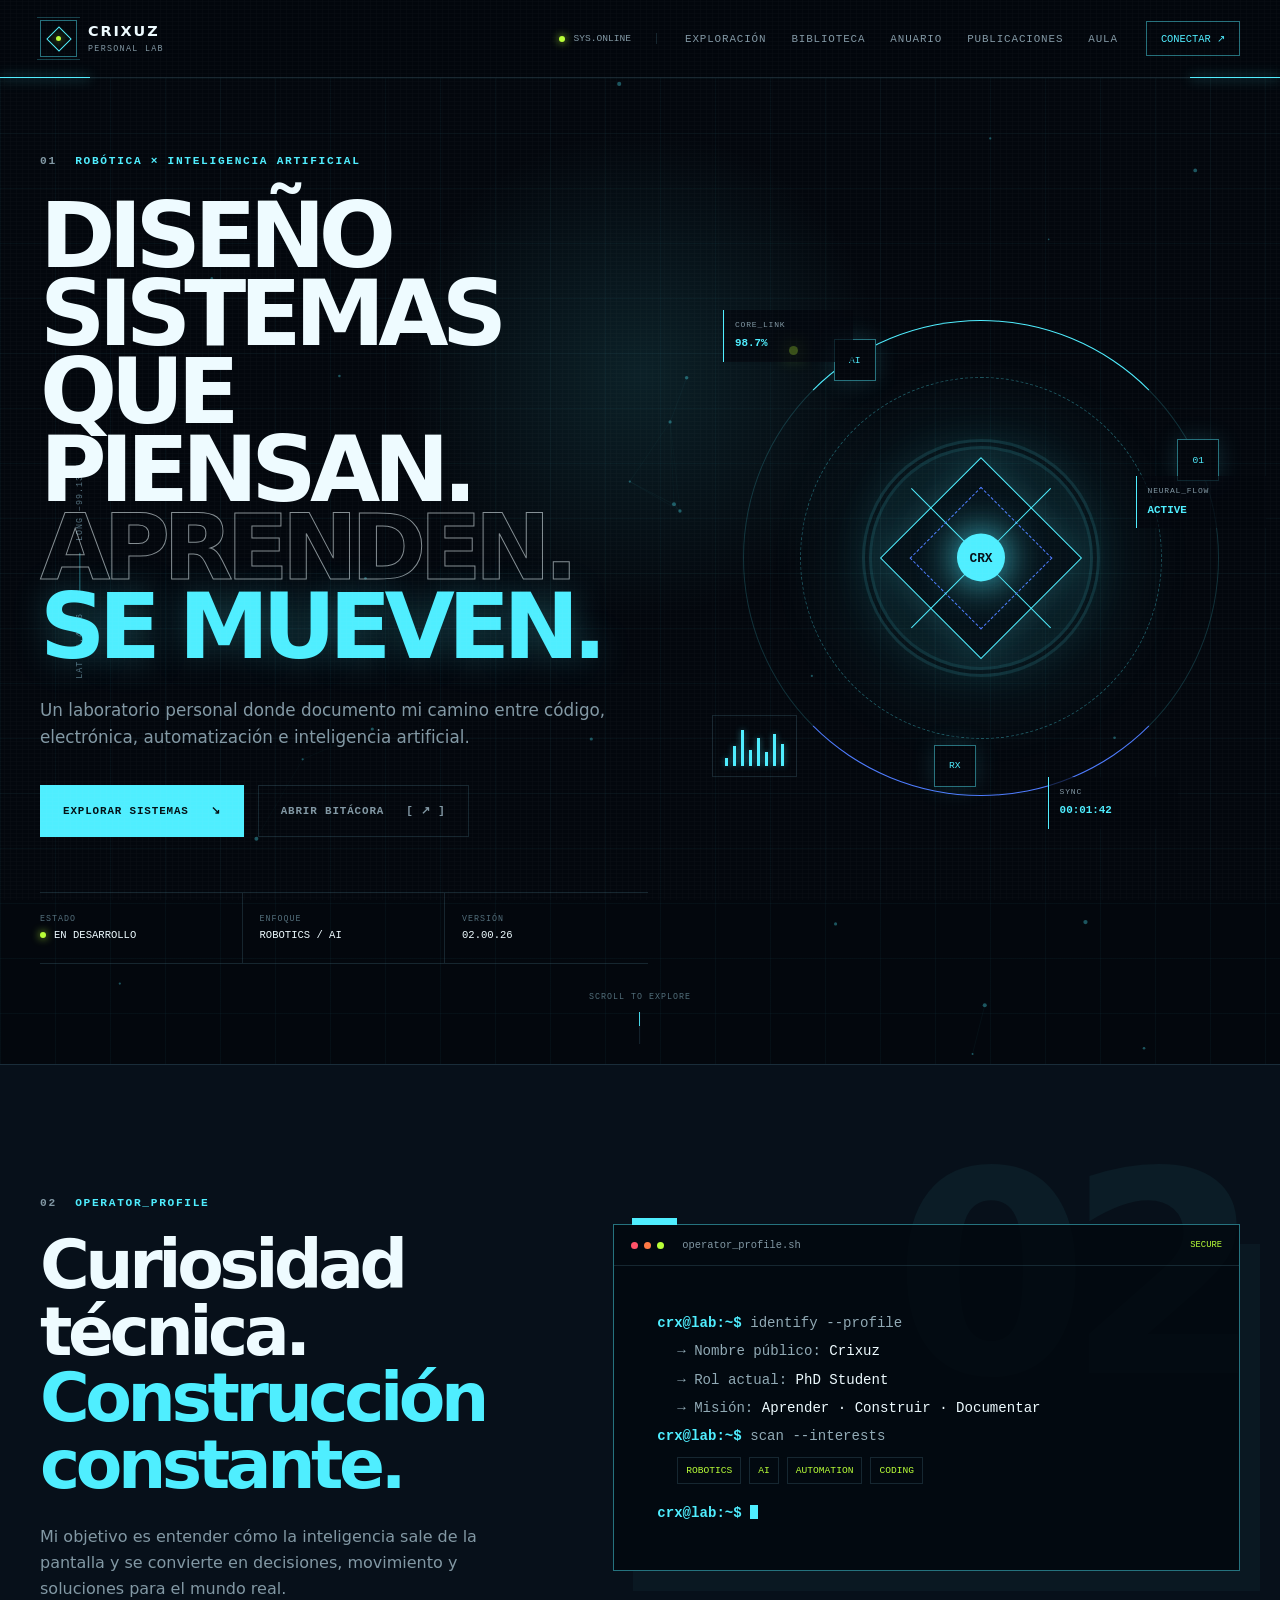
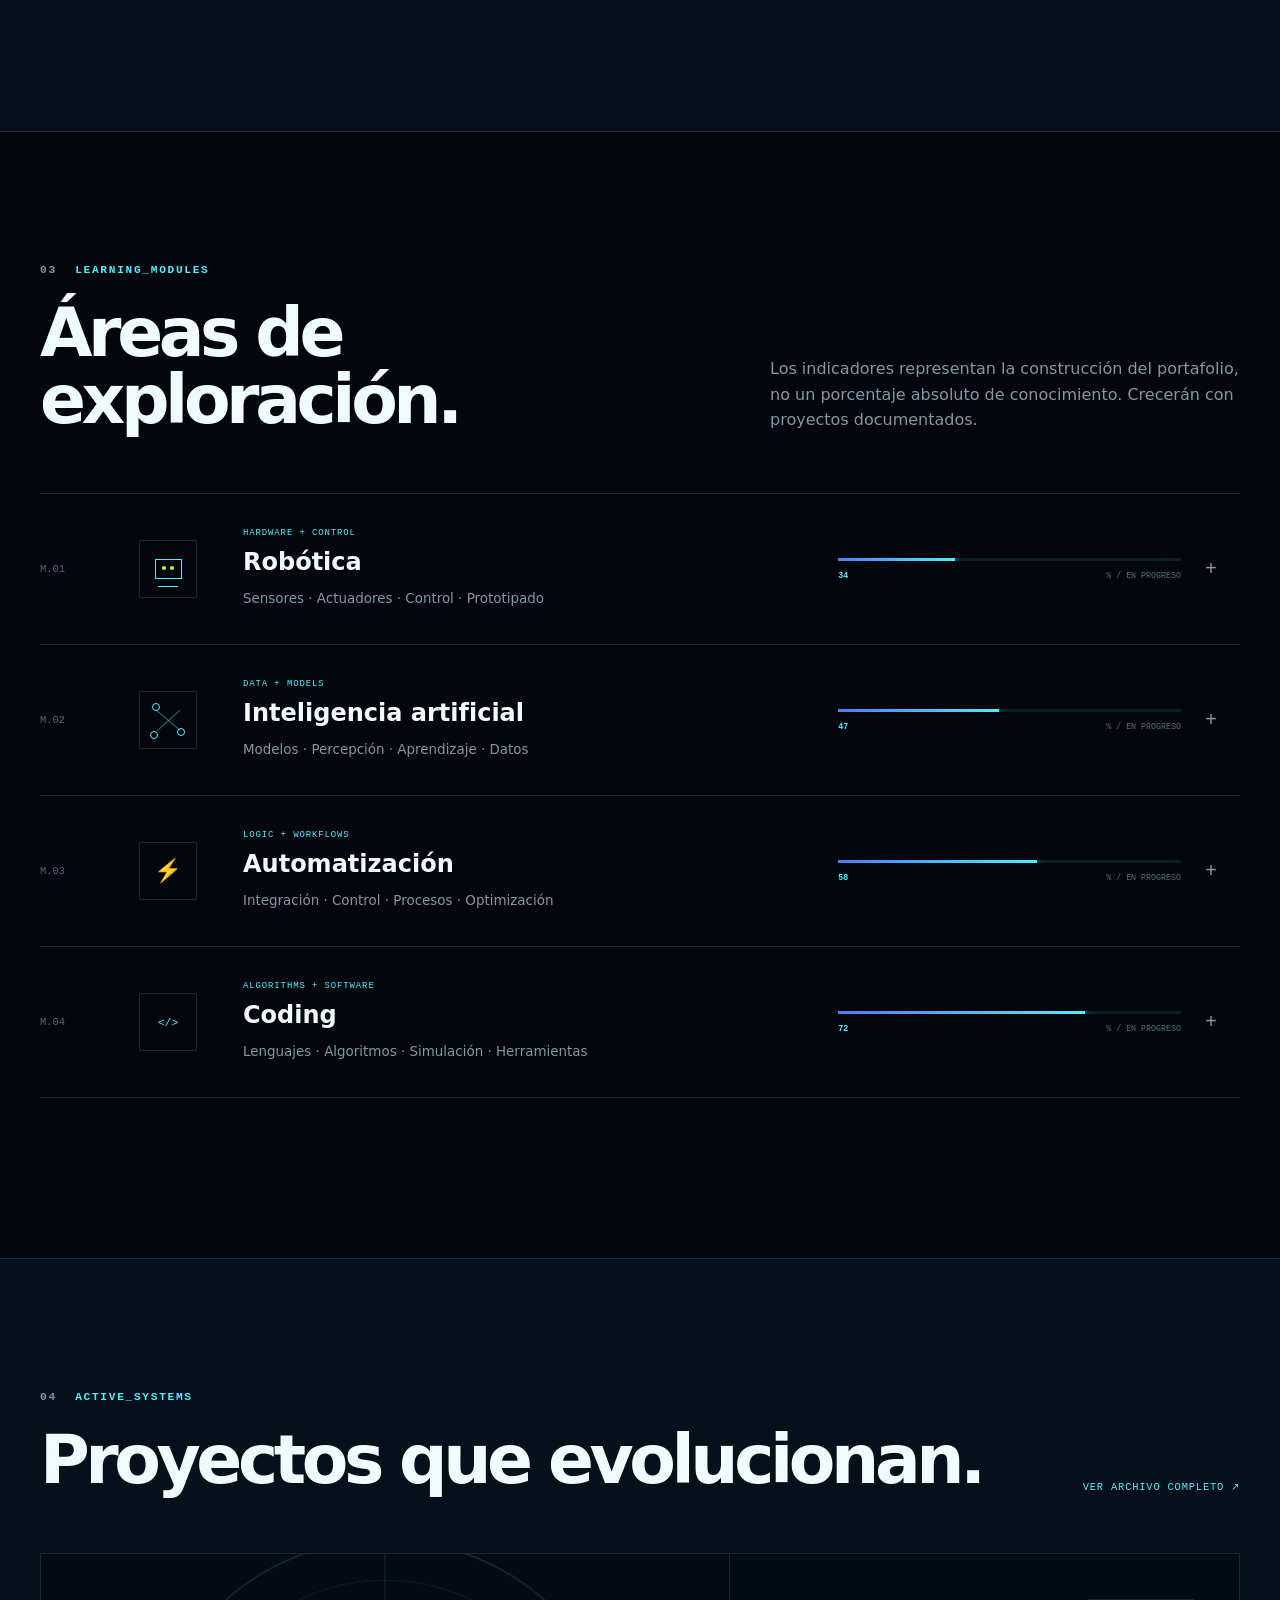
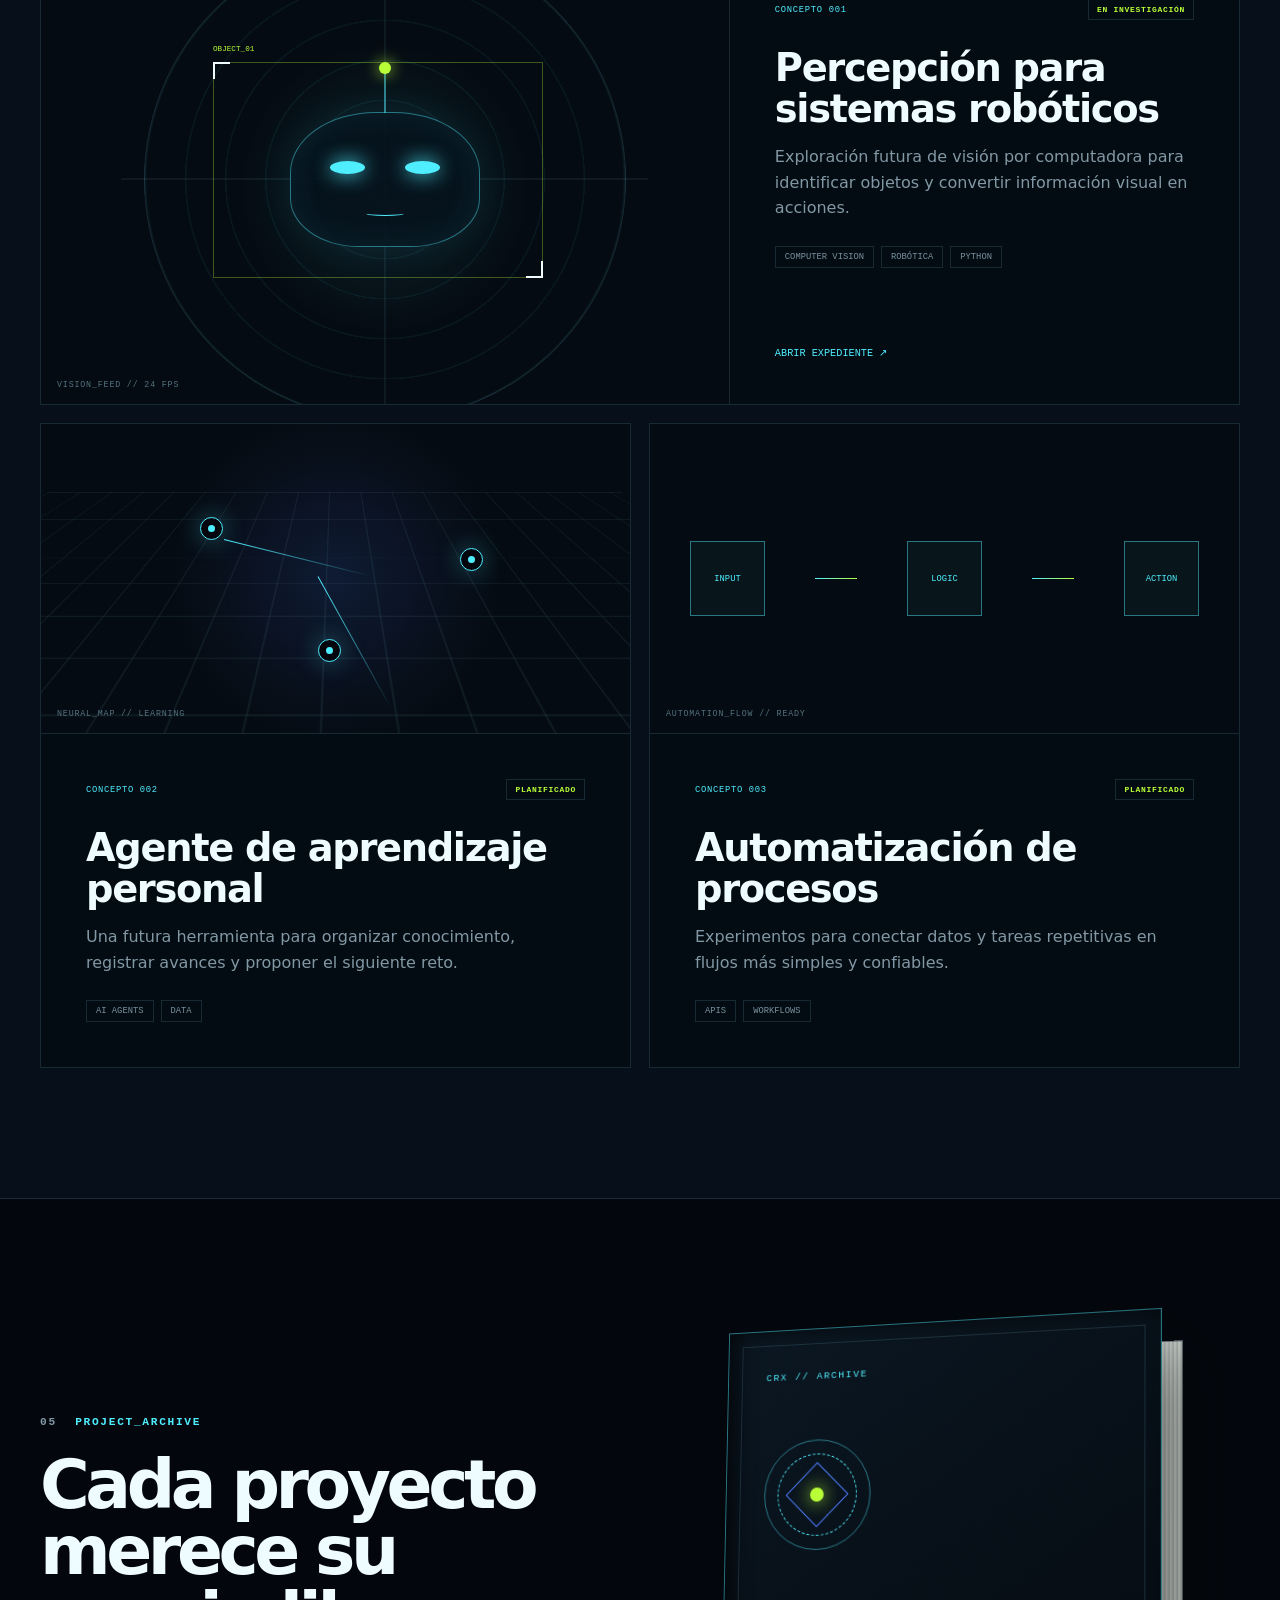
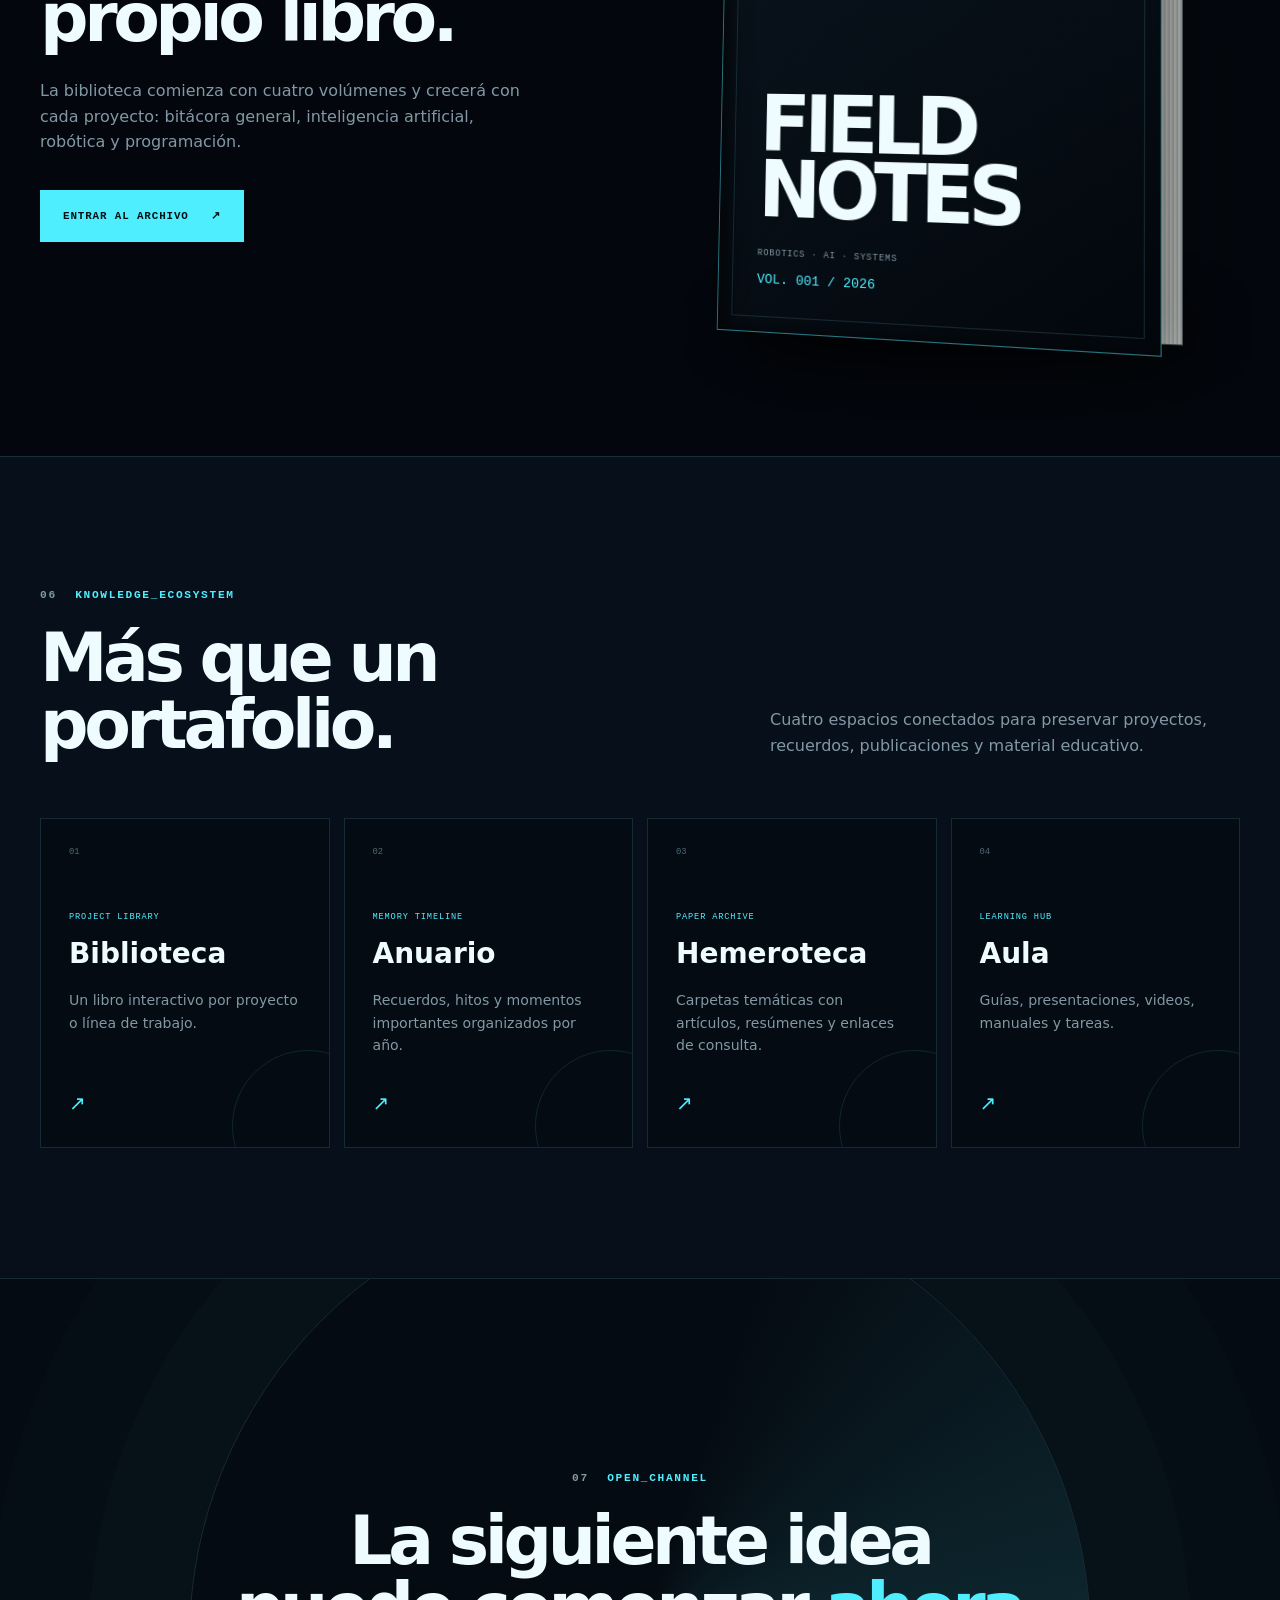
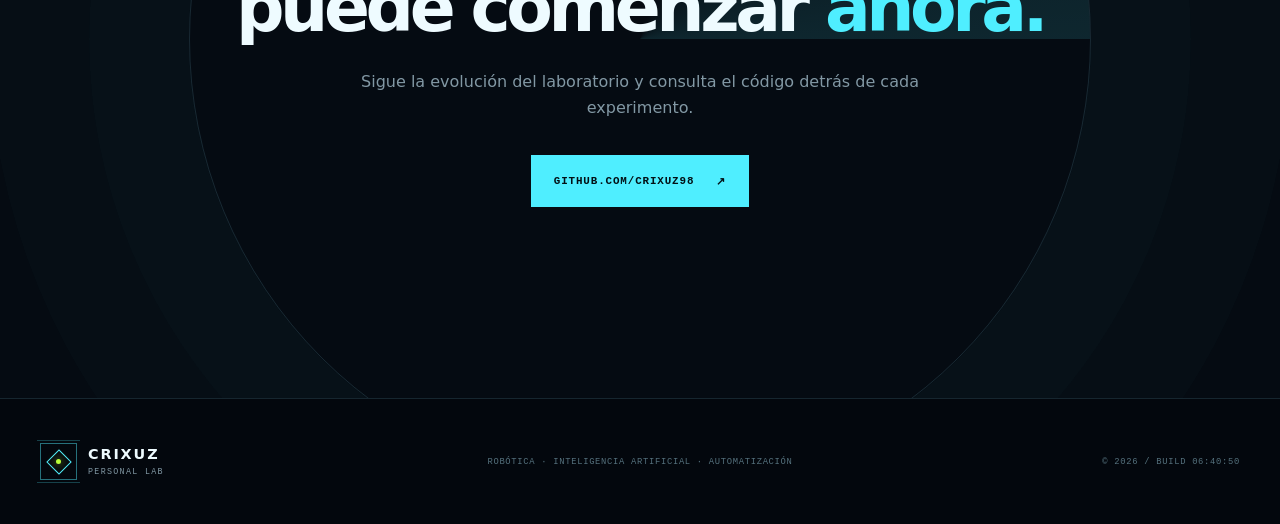
==== commit 1ef3a93e: "Ampliar portafolio con biblioteca, anuario, publicaciones y aula" ====
--- a/index.html
+++ b/index.html
@@ -52,10 +52,11 @@
             </button>
 
             <div class="nav-links" id="nav-links">
-                <a href="#perfil">Perfil</a>
-                <a href="#enfoque">Enfoque</a>
-                <a href="#sistemas">Sistemas</a>
-                <a href="archivo.html">Archivo</a>
+                <a href="#enfoque">Exploración</a>
+                <a href="archivo.html">Biblioteca</a>
+                <a href="anuario.html">Anuario</a>
+                <a href="publicaciones.html">Publicaciones</a>
+                <a href="aula.html">Aula</a>
             </div>
 
             <a class="nav-cta" href="#contacto">Conectar <span aria-hidden="true">↗</span></a>
@@ -151,11 +152,11 @@
                     <div class="terminal-body">
                         <p><b>crx@lab:~$</b> identify --profile</p>
                         <p class="terminal-output">→ Nombre público: <strong>Crixuz</strong></p>
-                        <p class="terminal-output">→ Rol actual: <strong>Explorador tecnológico</strong></p>
+                        <p class="terminal-output">→ Rol actual: <strong>PhD Student</strong></p>
                         <p class="terminal-output">→ Misión: <strong>Aprender · Construir · Documentar</strong></p>
                         <p><b>crx@lab:~$</b> scan --interests</p>
                         <div class="terminal-tags">
-                            <span>ROBOTICS</span><span>AI</span><span>AUTOMATION</span><span>WEB</span>
+                            <span>ROBOTICS</span><span>AI</span><span>AUTOMATION</span><span>CODING</span>
                         </div>
                         <p class="terminal-cursor"><b>crx@lab:~$</b> <span></span></p>
                     </div>
@@ -177,63 +178,83 @@
 
             <div class="module-list">
                 <article class="module-row reveal" data-progress="34">
-                    <div class="module-id">M.01</div>
-                    <div class="module-icon" aria-hidden="true"><span class="robot-icon-head"></span><i></i></div>
-                    <div class="module-copy">
-                        <p>HARDWARE + CONTROL</p>
-                        <h3>Robótica</h3>
-                        <span>Sensores · Actuadores · Control · Prototipado</span>
-                    </div>
-                    <div class="module-load">
-                        <div><span></span></div>
-                        <p><strong>34</strong>% / EN PROGRESO</p>
-                    </div>
-                    <span class="module-arrow" aria-hidden="true">↗</span>
+                    <button class="module-trigger" type="button" aria-expanded="false" aria-controls="robotics-details">
+                        <span class="module-id">M.01</span>
+                        <span class="module-icon" aria-hidden="true"><span class="robot-icon-head"></span><i></i></span>
+                        <span class="module-copy"><small>HARDWARE + CONTROL</small><strong>Robótica</strong><em>Sensores · Actuadores · Control · Prototipado</em></span>
+                        <span class="module-load"><span><i></i></span><small><b>34</b>% / EN PROGRESO</small></span>
+                        <span class="module-arrow" aria-hidden="true">+</span>
+                    </button>
+                    <div class="module-details" id="robotics-details">
+                        <div class="module-detail-head"><p>PLATAFORMAS ROBÓTICAS</p><span>CONTADORES DEMO / PUBLICACIONES</span></div>
+                        <ul>
+                            <li><span>Manipuladores</span><b data-random-count data-min="2" data-max="18">00</b></li>
+                            <li><span>Móviles diferenciales</span><b data-random-count data-min="3" data-max="22">00</b></li>
+                            <li><span>Móviles omnidireccionales</span><b data-random-count data-min="4" data-max="20">00</b></li>
+                            <li><span>Drones</span><b data-random-count data-min="1" data-max="15">00</b></li>
+                            <li><span>Submarinos</span><b data-random-count data-min="0" data-max="9">00</b></li>
+                            <li><span>Ackermann</span><b data-random-count data-min="2" data-max="14">00</b></li>
+                        </ul>
+                    </div>
                 </article>
 
                 <article class="module-row reveal" data-progress="47">
-                    <div class="module-id">M.02</div>
-                    <div class="module-icon neural-icon" aria-hidden="true"><span></span><i></i><b></b></div>
-                    <div class="module-copy">
-                        <p>DATA + MODELS</p>
-                        <h3>Inteligencia artificial</h3>
-                        <span>Machine Learning · Visión · Agentes · Datos</span>
-                    </div>
-                    <div class="module-load">
-                        <div><span></span></div>
-                        <p><strong>47</strong>% / EN PROGRESO</p>
-                    </div>
-                    <span class="module-arrow" aria-hidden="true">↗</span>
+                    <button class="module-trigger" type="button" aria-expanded="false" aria-controls="ai-details">
+                        <span class="module-id">M.02</span>
+                        <span class="module-icon neural-icon" aria-hidden="true"><span></span><i></i><b></b></span>
+                        <span class="module-copy"><small>DATA + MODELS</small><strong>Inteligencia artificial</strong><em>Modelos · Percepción · Aprendizaje · Datos</em></span>
+                        <span class="module-load"><span><i></i></span><small><b>47</b>% / EN PROGRESO</small></span>
+                        <span class="module-arrow" aria-hidden="true">+</span>
+                    </button>
+                    <div class="module-details" id="ai-details">
+                        <div class="module-detail-head"><p>LÍNEAS DE INTELIGENCIA ARTIFICIAL</p><span>CONTADORES DEMO / PUBLICACIONES</span></div>
+                        <ul>
+                            <li><span>Visión artificial</span><b data-random-count data-min="4" data-max="24">00</b></li>
+                            <li><span>Deep Learning</span><b data-random-count data-min="3" data-max="20">00</b></li>
+                            <li><span>Redes convolucionales</span><b data-random-count data-min="2" data-max="17">00</b></li>
+                            <li><span>ANFIS</span><b data-random-count data-min="1" data-max="12">00</b></li>
+                        </ul>
+                    </div>
                 </article>
 
                 <article class="module-row reveal" data-progress="58">
-                    <div class="module-id">M.03</div>
-                    <div class="module-icon automation-icon" aria-hidden="true"><span>⚡</span></div>
-                    <div class="module-copy">
-                        <p>LOGIC + WORKFLOWS</p>
-                        <h3>Automatización</h3>
-                        <span>Integraciones · Procesos · APIs · Optimización</span>
-                    </div>
-                    <div class="module-load">
-                        <div><span></span></div>
-                        <p><strong>58</strong>% / EN PROGRESO</p>
-                    </div>
-                    <span class="module-arrow" aria-hidden="true">↗</span>
+                    <button class="module-trigger" type="button" aria-expanded="false" aria-controls="automation-details">
+                        <span class="module-id">M.03</span>
+                        <span class="module-icon automation-icon" aria-hidden="true"><span>⚡</span></span>
+                        <span class="module-copy"><small>LOGIC + WORKFLOWS</small><strong>Automatización</strong><em>Integración · Control · Procesos · Optimización</em></span>
+                        <span class="module-load"><span><i></i></span><small><b>58</b>% / EN PROGRESO</small></span>
+                        <span class="module-arrow" aria-hidden="true">+</span>
+                    </button>
+                    <div class="module-details" id="automation-details">
+                        <div class="module-detail-head"><p>ÁREAS DE AUTOMATIZACIÓN</p><span>CONTADORES DEMO / PUBLICACIONES</span></div>
+                        <ul>
+                            <li><span>Control industrial</span><b data-random-count data-min="2" data-max="16">00</b></li>
+                            <li><span>Instrumentación</span><b data-random-count data-min="1" data-max="14">00</b></li>
+                            <li><span>Automatización de procesos</span><b data-random-count data-min="3" data-max="19">00</b></li>
+                            <li><span>Integración ROS</span><b data-random-count data-min="2" data-max="15">00</b></li>
+                            <li><span>Gemelos digitales</span><b data-random-count data-min="0" data-max="10">00</b></li>
+                        </ul>
+                    </div>
                 </article>
 
                 <article class="module-row reveal" data-progress="72">
-                    <div class="module-id">M.04</div>
-                    <div class="module-icon web-icon" aria-hidden="true">&lt;/&gt;</div>
-                    <div class="module-copy">
-                        <p>INTERFACE + MOTION</p>
-                        <h3>Desarrollo web</h3>
-                        <span>HTML · CSS · JavaScript · Experiencias interactivas</span>
-                    </div>
-                    <div class="module-load">
-                        <div><span></span></div>
-                        <p><strong>72</strong>% / EN PROGRESO</p>
-                    </div>
-                    <span class="module-arrow" aria-hidden="true">↗</span>
+                    <button class="module-trigger" type="button" aria-expanded="false" aria-controls="coding-details">
+                        <span class="module-id">M.04</span>
+                        <span class="module-icon web-icon" aria-hidden="true">&lt;/&gt;</span>
+                        <span class="module-copy"><small>ALGORITHMS + SOFTWARE</small><strong>Coding</strong><em>Lenguajes · Algoritmos · Simulación · Herramientas</em></span>
+                        <span class="module-load"><span><i></i></span><small><b>72</b>% / EN PROGRESO</small></span>
+                        <span class="module-arrow" aria-hidden="true">+</span>
+                    </button>
+                    <div class="module-details" id="coding-details">
+                        <div class="module-detail-head"><p>LENGUAJES</p><span>CONTADORES DEMO / PUBLICACIONES</span></div>
+                        <ul>
+                            <li><span>C</span><b data-random-count data-min="2" data-max="18">00</b></li>
+                            <li><span>C++</span><b data-random-count data-min="4" data-max="24">00</b></li>
+                            <li><span>Java</span><b data-random-count data-min="1" data-max="13">00</b></li>
+                            <li><span>MATLAB / .m</span><b data-random-count data-min="3" data-max="20">00</b></li>
+                            <li><span>Python</span><b data-random-count data-min="5" data-max="28">00</b></li>
+                        </ul>
+                    </div>
                 </article>
             </div>
         </section>
@@ -301,10 +322,10 @@
         <section class="section archive-teaser container reveal" aria-labelledby="archive-title">
             <div class="archive-copy">
                 <p class="overline"><span>05</span> PROJECT_ARCHIVE</p>
-                <h2 id="archive-title">Cada proyecto merece una bitácora.</h2>
+                <h2 id="archive-title">Cada proyecto merece su propio libro.</h2>
                 <p>
-                    El archivo conserva ideas, decisiones, errores y aprendizajes en un libro técnico
-                    interactivo. Una memoria viva del proceso, no solo del resultado.
+                    La biblioteca comienza con cuatro volúmenes y crecerá con cada proyecto: bitácora
+                    general, inteligencia artificial, robótica y programación.
                 </p>
                 <a class="button button-primary" href="archivo.html">Entrar al archivo <i aria-hidden="true">↗</i></a>
             </div>
@@ -321,10 +342,28 @@
             </a>
         </section>
 
+        <section class="section ecosystem-section" id="ecosistema" aria-labelledby="ecosystem-title">
+            <div class="container">
+                <div class="section-heading section-heading-row reveal">
+                    <div>
+                        <p class="overline"><span>06</span> KNOWLEDGE_ECOSYSTEM</p>
+                        <h2 id="ecosystem-title">Más que un portafolio.</h2>
+                    </div>
+                    <p>Cuatro espacios conectados para preservar proyectos, recuerdos, publicaciones y material educativo.</p>
+                </div>
+                <div class="portal-grid">
+                    <a class="portal-card reveal" href="archivo.html"><span>01</span><small>PROJECT LIBRARY</small><h3>Biblioteca</h3><p>Un libro interactivo por proyecto o línea de trabajo.</p><i>↗</i></a>
+                    <a class="portal-card reveal" href="anuario.html"><span>02</span><small>MEMORY TIMELINE</small><h3>Anuario</h3><p>Recuerdos, hitos y momentos importantes organizados por año.</p><i>↗</i></a>
+                    <a class="portal-card reveal" href="publicaciones.html"><span>03</span><small>PAPER ARCHIVE</small><h3>Hemeroteca</h3><p>Carpetas temáticas con artículos, resúmenes y enlaces de consulta.</p><i>↗</i></a>
+                    <a class="portal-card reveal" href="aula.html"><span>04</span><small>LEARNING HUB</small><h3>Aula</h3><p>Guías, presentaciones, videos, manuales y tareas.</p><i>↗</i></a>
+                </div>
+            </div>
+        </section>
+
         <section class="section contact-section" id="contacto" aria-labelledby="contact-title">
             <div class="contact-scan" aria-hidden="true"></div>
             <div class="container contact-inner reveal">
-                <p class="overline"><span>06</span> OPEN_CHANNEL</p>
+                <p class="overline"><span>07</span> OPEN_CHANNEL</p>
                 <h2 id="contact-title">La siguiente idea<br>puede comenzar <em>ahora.</em></h2>
                 <p>Sigue la evolución del laboratorio y consulta el código detrás de cada experimento.</p>
                 <a class="button button-primary magnetic" href="https://github.com/crixuz98" target="_blank" rel="noopener noreferrer">
--- a/css/styles.css
+++ b/css/styles.css
@@ -29,6 +29,7 @@
 }
 
 html {
+    overflow-x: clip;
     scroll-behavior: smooth;
     scroll-padding-top: calc(var(--header-height) + 25px);
 }
@@ -414,8 +415,11 @@
 /* Módulos */
 .focus-section { padding-bottom: 160px; }
 .module-list { border-top: 1px solid var(--line); }
-.module-row { display: grid; min-height: 150px; grid-template-columns: 75px 80px minmax(250px, 1fr) minmax(220px, 0.6fr) 35px; align-items: center; gap: 24px; border-bottom: 1px solid var(--line); transition: background 0.3s ease, padding 0.3s ease; }
-.module-row:hover { padding-inline: 16px; background: rgba(var(--cyan-rgb), 0.035); }
+.module-row { border-bottom: 1px solid var(--line); transition: background 0.3s ease; }
+.module-row:hover,
+.module-row.is-open { background: rgba(var(--cyan-rgb), 0.035); }
+.module-trigger { display: grid; width: 100%; min-height: 150px; grid-template-columns: 75px 80px minmax(250px, 1fr) minmax(220px, 0.6fr) 35px; align-items: center; gap: 24px; padding: 0; cursor: pointer; border: 0; background: transparent; color: inherit; text-align: left; transition: padding 0.3s ease; }
+.module-row:hover .module-trigger { padding-inline: 16px; }
 .module-id { color: #506b78; font: 0.65rem var(--mono); }
 .module-icon { position: relative; display: grid; width: 58px; height: 58px; place-items: center; border: 1px solid var(--line); color: var(--cyan); font: 0.72rem var(--mono); }
 .robot-icon-head { display: block; width: 27px; height: 20px; border: 1px solid var(--cyan); }
@@ -434,15 +438,24 @@
 .neural-icon::after { position: absolute; width: 31px; height: 1px; content: ""; transform: rotate(40deg); background: var(--line-strong); }
 .neural-icon::after { transform: rotate(-42deg); }
 .automation-icon span { color: var(--acid); font-size: 1.4rem; }
-.module-copy > p { color: var(--cyan); font: 0.56rem var(--mono); letter-spacing: 0.1em; }
-.module-copy h3 { margin: 5px 0 7px; font-size: 1.5rem; }
-.module-copy > span { color: var(--muted); font-size: 0.84rem; }
-.module-load > div { height: 3px; overflow: hidden; background: rgba(var(--cyan-rgb), 0.1); }
-.module-load > div span { display: block; width: 0; height: 100%; background: linear-gradient(90deg, var(--blue), var(--cyan)); box-shadow: 0 0 10px var(--cyan); transition: width 1.2s cubic-bezier(0.2, 0.8, 0.2, 1); }
-.module-load p { display: flex; justify-content: space-between; margin-top: 10px; color: #536e7b; font: 0.52rem var(--mono); }
-.module-load strong { color: var(--cyan); }
-.module-arrow { color: var(--muted); font-size: 1.2rem; transition: color 0.2s ease, transform 0.2s ease; }
-.module-row:hover .module-arrow { color: var(--cyan); transform: translate(3px, -3px); }
+.module-copy { display: grid; }
+.module-copy > small { color: var(--cyan); font: 0.56rem var(--mono); letter-spacing: 0.1em; }
+.module-copy > strong { margin: 5px 0 7px; font-size: 1.5rem; }
+.module-copy > em { color: var(--muted); font-size: 0.84rem; font-style: normal; }
+.module-load > span { display: block; height: 3px; overflow: hidden; background: rgba(var(--cyan-rgb), 0.1); }
+.module-load > span i { display: block; width: 0; height: 100%; background: linear-gradient(90deg, var(--blue), var(--cyan)); box-shadow: 0 0 10px var(--cyan); transition: width 1.2s cubic-bezier(0.2, 0.8, 0.2, 1); }
+.module-load > small { display: flex; justify-content: space-between; margin-top: 10px; color: #536e7b; font: 0.52rem var(--mono); }
+.module-load b { color: var(--cyan); }
+.module-arrow { color: var(--muted); font: 1.25rem var(--mono); transition: color 0.2s ease, transform 0.3s ease; }
+.module-row:hover .module-arrow { color: var(--cyan); }
+.module-row.is-open .module-arrow { transform: rotate(45deg); color: var(--acid); }
+.module-details { max-height: 0; overflow: hidden; opacity: 0; transition: max-height 0.5s ease, opacity 0.35s ease; }
+.module-row.is-open .module-details { max-height: 520px; opacity: 1; border-top: 1px solid var(--line); }
+.module-detail-head { display: flex; align-items: center; justify-content: space-between; gap: 20px; padding: 25px 80px 18px 179px; color: var(--cyan); font: 0.56rem var(--mono); letter-spacing: 0.1em; }
+.module-detail-head span { color: #58737f; font-size: 0.5rem; }
+.module-details ul { display: grid; grid-template-columns: repeat(3, 1fr); gap: 1px; padding: 0 35px 30px 179px; list-style: none; }
+.module-details li { display: flex; min-height: 62px; align-items: center; justify-content: space-between; gap: 18px; padding: 12px 15px; border: 1px solid var(--line); background: rgba(2,8,14,0.48); color: #a6bac3; font-size: 0.8rem; }
+.module-details li b { display: grid; min-width: 31px; height: 31px; place-items: center; border: 1px solid var(--line-strong); color: var(--acid); font: 0.6rem var(--mono); }
 
 /* Sistemas */
 .systems-section { border-top: 1px solid var(--line); border-bottom: 1px solid var(--line); background: var(--bg-elevated); }
@@ -519,6 +532,19 @@
 .book-core b { width: 14px; height: 14px; border-radius: 50%; background: var(--acid); box-shadow: 0 0 18px var(--acid); }
 .book-pages { position: absolute; z-index: 1; top: 3%; right: -6%; bottom: -2%; left: 7%; transform: rotateY(-7deg); border: 1px solid #54606a; background: repeating-linear-gradient(90deg, #dfe4df 0 2px, #b9c2be 3px 4px); }
 
+/* Ecosistema de contenidos */
+.ecosystem-section { border-top: 1px solid var(--line); background: var(--bg-elevated); }
+.portal-grid { display: grid; grid-template-columns: repeat(4, 1fr); gap: 14px; }
+.portal-card { position: relative; display: flex; min-height: 330px; flex-direction: column; align-items: flex-start; padding: 28px; overflow: hidden; border: 1px solid var(--line); background: rgba(3,10,17,0.72); transition: transform 0.3s ease, border-color 0.3s ease, background 0.3s ease; }
+.portal-card::before { position: absolute; right: -55px; bottom: -55px; width: 150px; height: 150px; content: ""; border: 1px solid rgba(var(--cyan-rgb),0.12); border-radius: 50%; transition: transform 0.4s ease; }
+.portal-card:hover { transform: translateY(-8px); border-color: var(--line-strong); background: rgba(var(--cyan-rgb),0.05); }
+.portal-card:hover::before { transform: scale(1.25); }
+.portal-card > span { color: #4d6975; font: 0.55rem var(--mono); }
+.portal-card small { margin-top: 55px; color: var(--cyan); font: 0.54rem var(--mono); letter-spacing: 0.1em; }
+.portal-card h3 { margin-top: 10px; font-size: 1.75rem; }
+.portal-card p { margin-top: 12px; color: var(--muted); font-size: 0.88rem; }
+.portal-card i { margin-top: auto; color: var(--cyan); font-style: normal; font-size: 1.25rem; }
+
 /* Contacto y footer */
 .contact-section { position: relative; display: grid; min-height: 720px; place-items: center; overflow: hidden; border-top: 1px solid var(--line); background: #050b12; text-align: center; }
 .contact-section::before { position: absolute; top: 50%; left: 50%; width: min(80vw, 900px); aspect-ratio: 1; content: ""; transform: translate(-50%, -50%); border: 1px solid var(--line); border-radius: 50%; box-shadow: 0 0 0 100px rgba(var(--cyan-rgb),0.01), 0 0 0 200px rgba(var(--cyan-rgb),0.01); }
@@ -552,8 +578,9 @@
     .hero-copy { max-width: 850px; }
     .hero-machine { width: min(100%, 620px); margin: 0 auto; }
     .profile-grid { gap: 55px; }
-    .module-row { grid-template-columns: 55px 65px minmax(230px, 1fr) minmax(180px, 0.55fr) 25px; }
+    .module-trigger { grid-template-columns: 55px 65px minmax(230px, 1fr) minmax(180px, 0.55fr) 25px; }
     .archive-teaser { gap: 50px; }
+    .portal-grid { grid-template-columns: repeat(2, 1fr); }
 }
 
 @media (max-width: 860px) {
@@ -570,8 +597,10 @@
     .profile-grid, .archive-teaser { grid-template-columns: 1fr; }
     .section-heading-row { display: block; }
     .section-heading-row > p, .section-heading-row .text-link { display: inline-block; margin-top: 24px; }
-    .module-row { grid-template-columns: 52px 65px 1fr 28px; padding-block: 25px; }
+    .module-trigger { grid-template-columns: 52px 65px 1fr 28px; padding-block: 25px; }
     .module-load { grid-column: 3 / 5; }
+    .module-detail-head { padding-left: 141px; }
+    .module-details ul { grid-template-columns: repeat(2, 1fr); padding-left: 141px; }
     .system-card-featured { grid-template-columns: 1fr; }
     .system-card-featured .system-visual { border-right: 0; border-bottom: 1px solid var(--line); }
     .book-preview { margin-top: 30px; }
@@ -599,11 +628,13 @@
     .signal-panel { display: none; }
     .scroll-cue { display: none; }
     .section-heading h2, .archive-copy h2, .contact-inner h2 { font-size: clamp(2.6rem, 13vw, 4.2rem); }
-    .module-row { grid-template-columns: 42px 1fr 25px; gap: 15px; }
+    .module-trigger { grid-template-columns: 42px 1fr 25px; gap: 15px; }
     .module-icon { display: none; }
     .module-load { grid-column: 2 / 4; }
-    .module-copy h3 { font-size: 1.25rem; }
-    .module-copy > span { font-size: 0.72rem; }
+    .module-copy > strong { font-size: 1.25rem; }
+    .module-copy > em { font-size: 0.72rem; }
+    .module-detail-head { display: grid; padding: 22px 14px 16px 57px; }
+    .module-details ul { grid-template-columns: 1fr; padding: 0 14px 25px 57px; }
     .systems-grid { grid-template-columns: 1fr; }
     .system-card-featured { grid-column: auto; }
     .system-card-featured .system-visual { min-height: 330px; }
@@ -611,6 +642,7 @@
     .automation-visual { grid-template-columns: auto 20px auto 20px auto; gap: 5px; }
     .flow-node { width: 57px; height: 57px; font-size: 0.45rem; }
     .archive-teaser { min-height: auto; }
+    .portal-grid { grid-template-columns: 1fr; }
     .book-preview { width: min(88%, 390px); }
     .book-cover { padding: 30px; }
     .book-cover h3 { font-size: 3.5rem; }
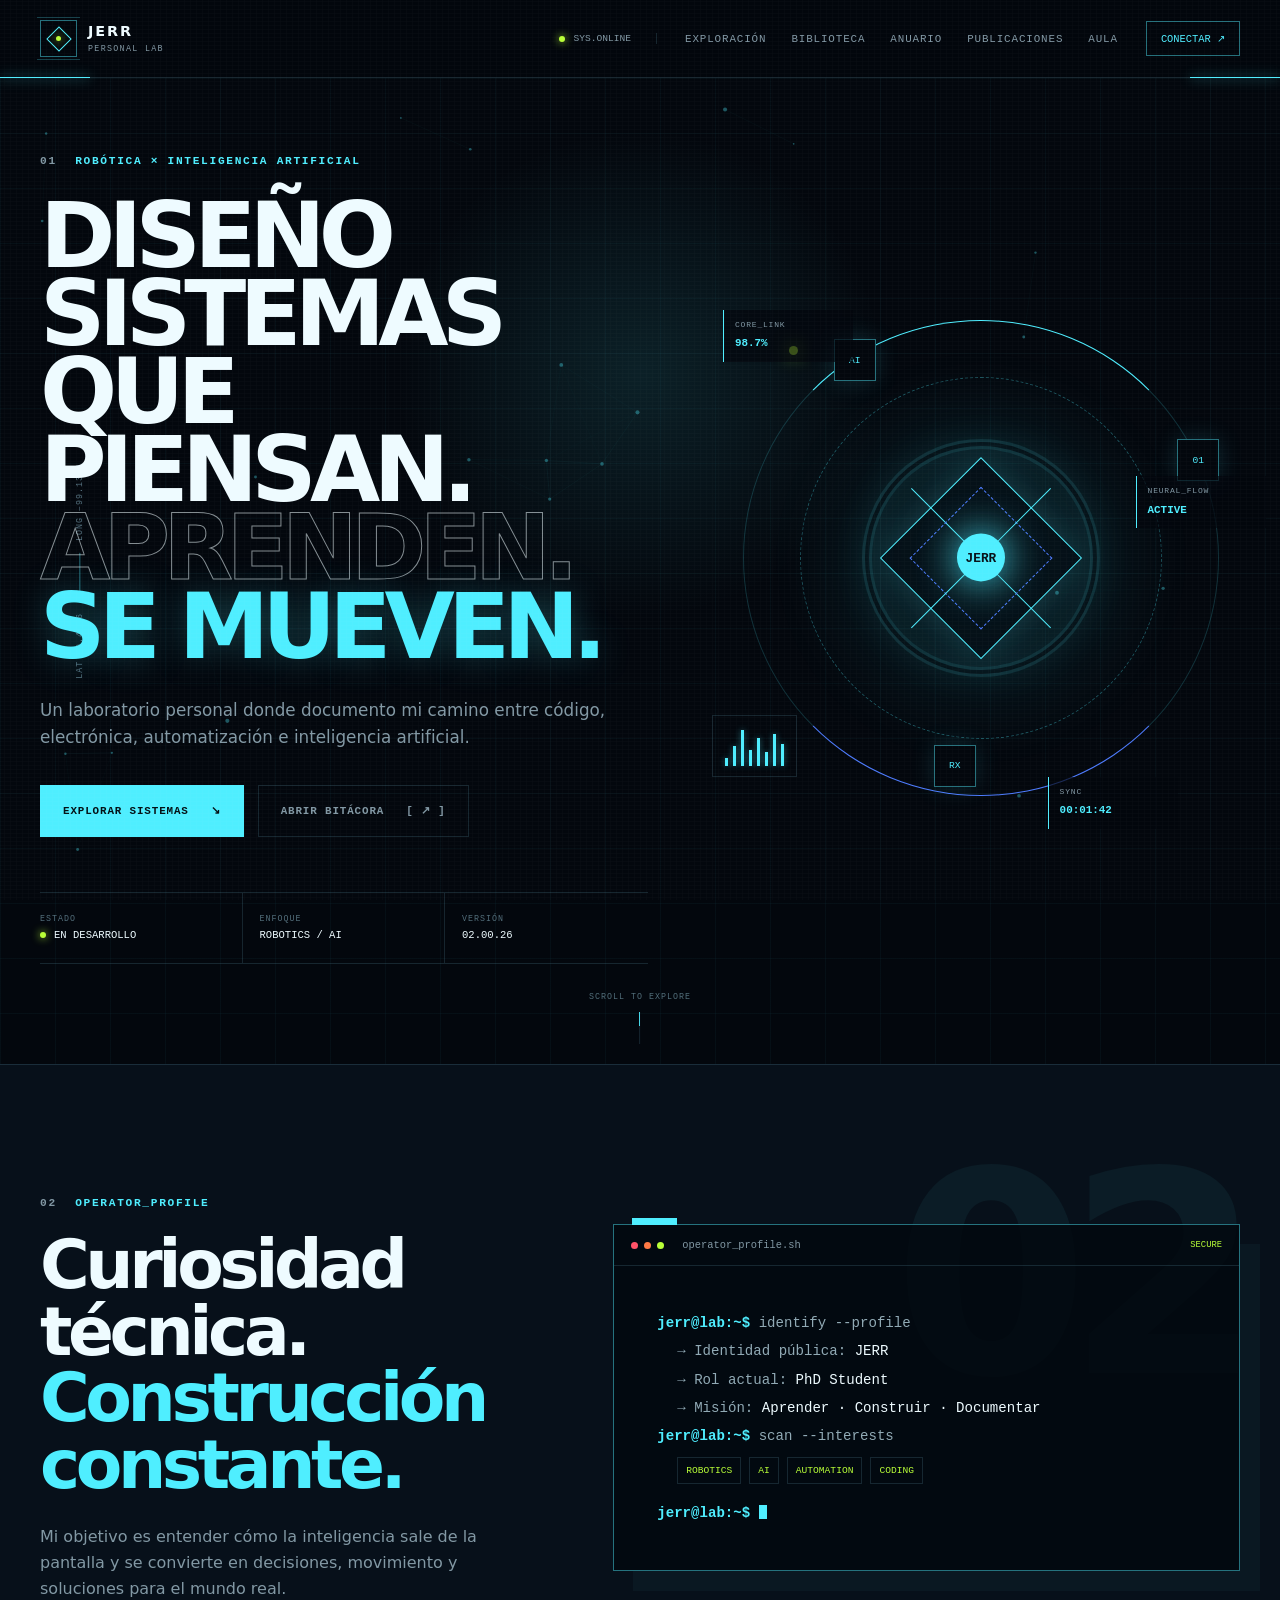
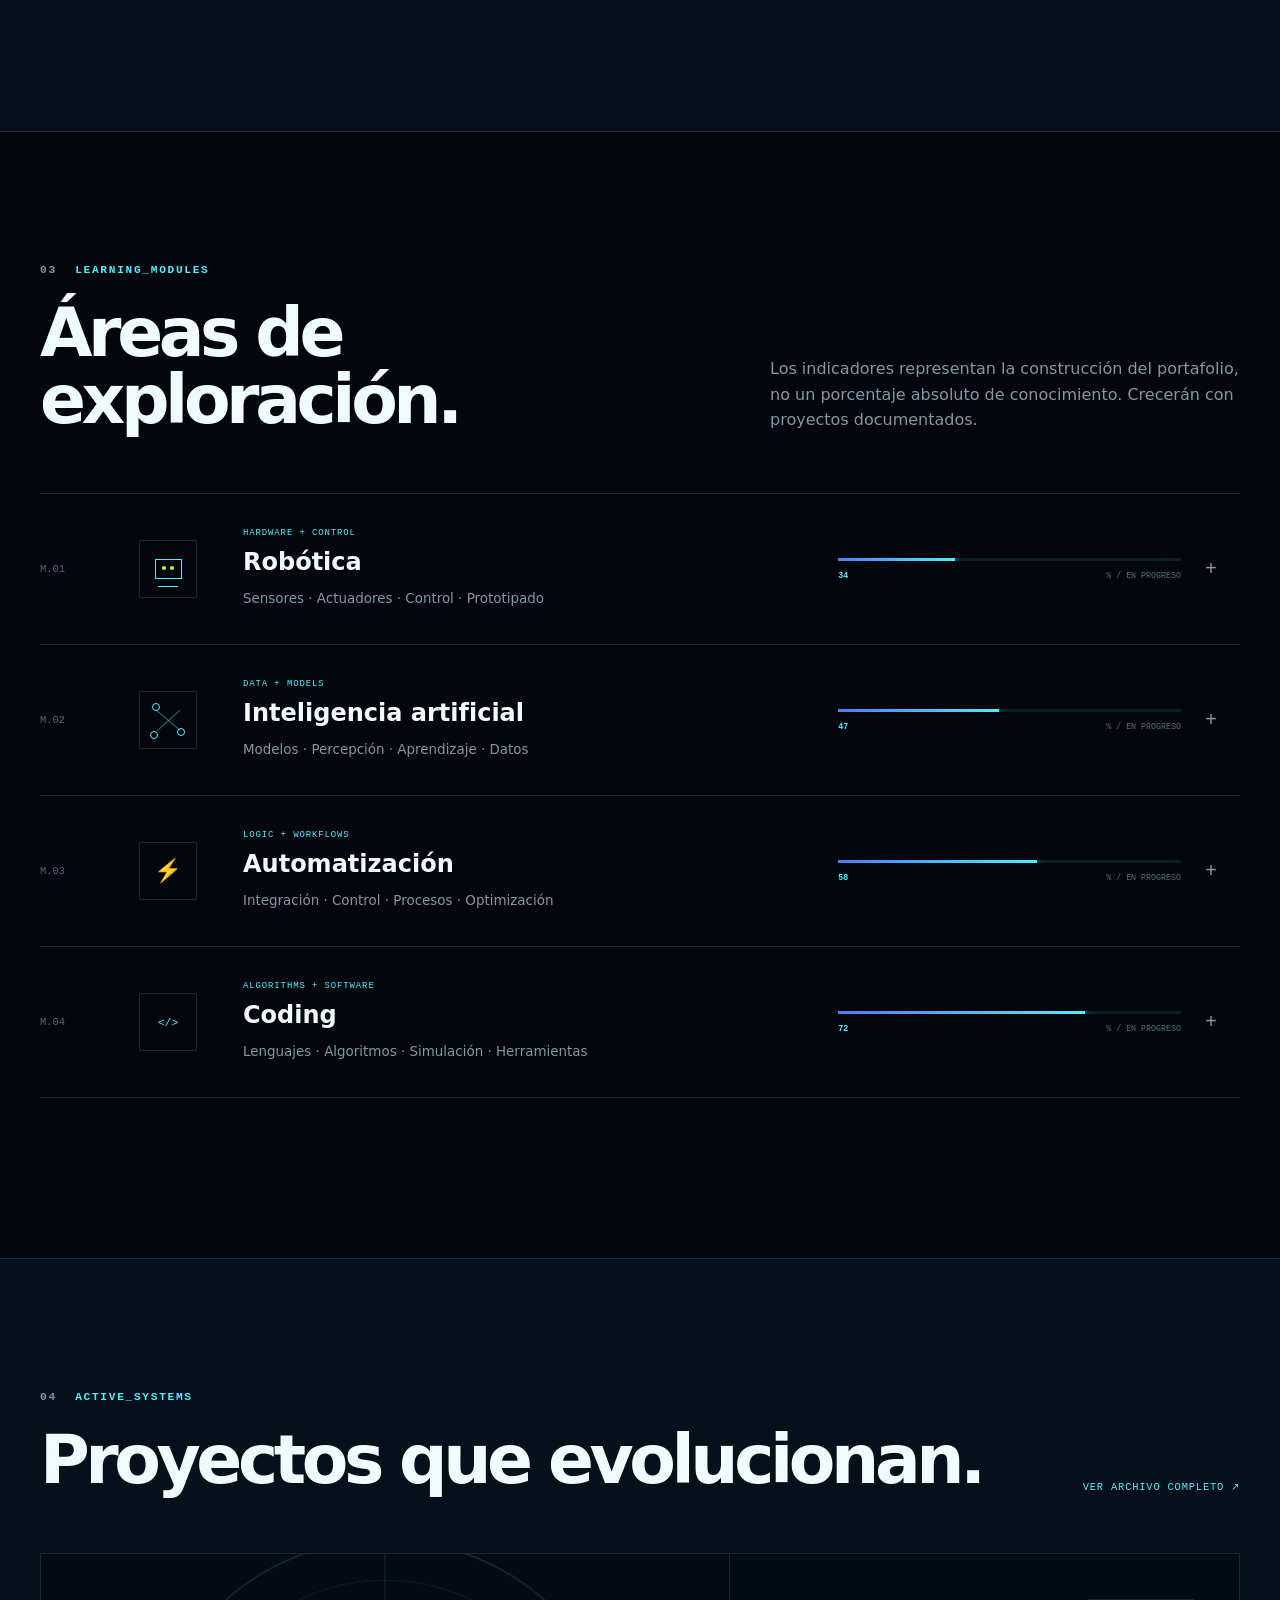
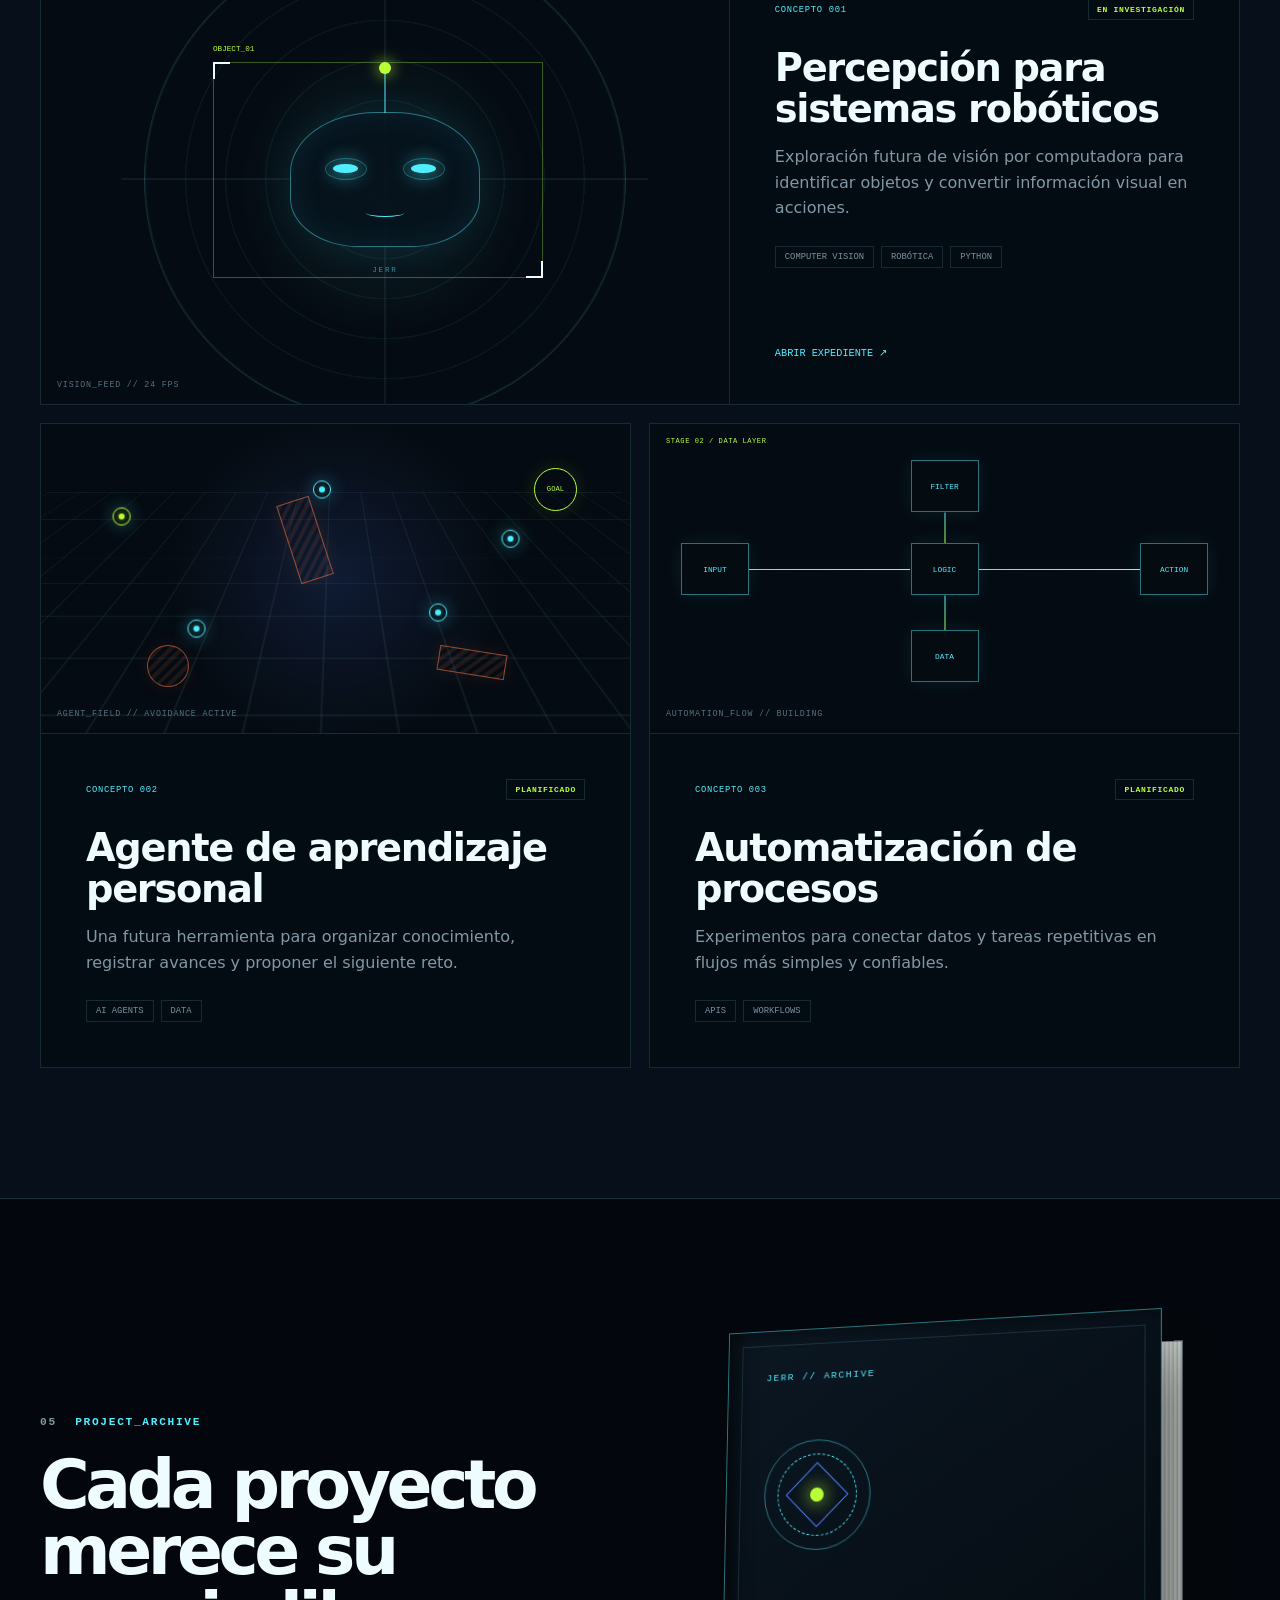
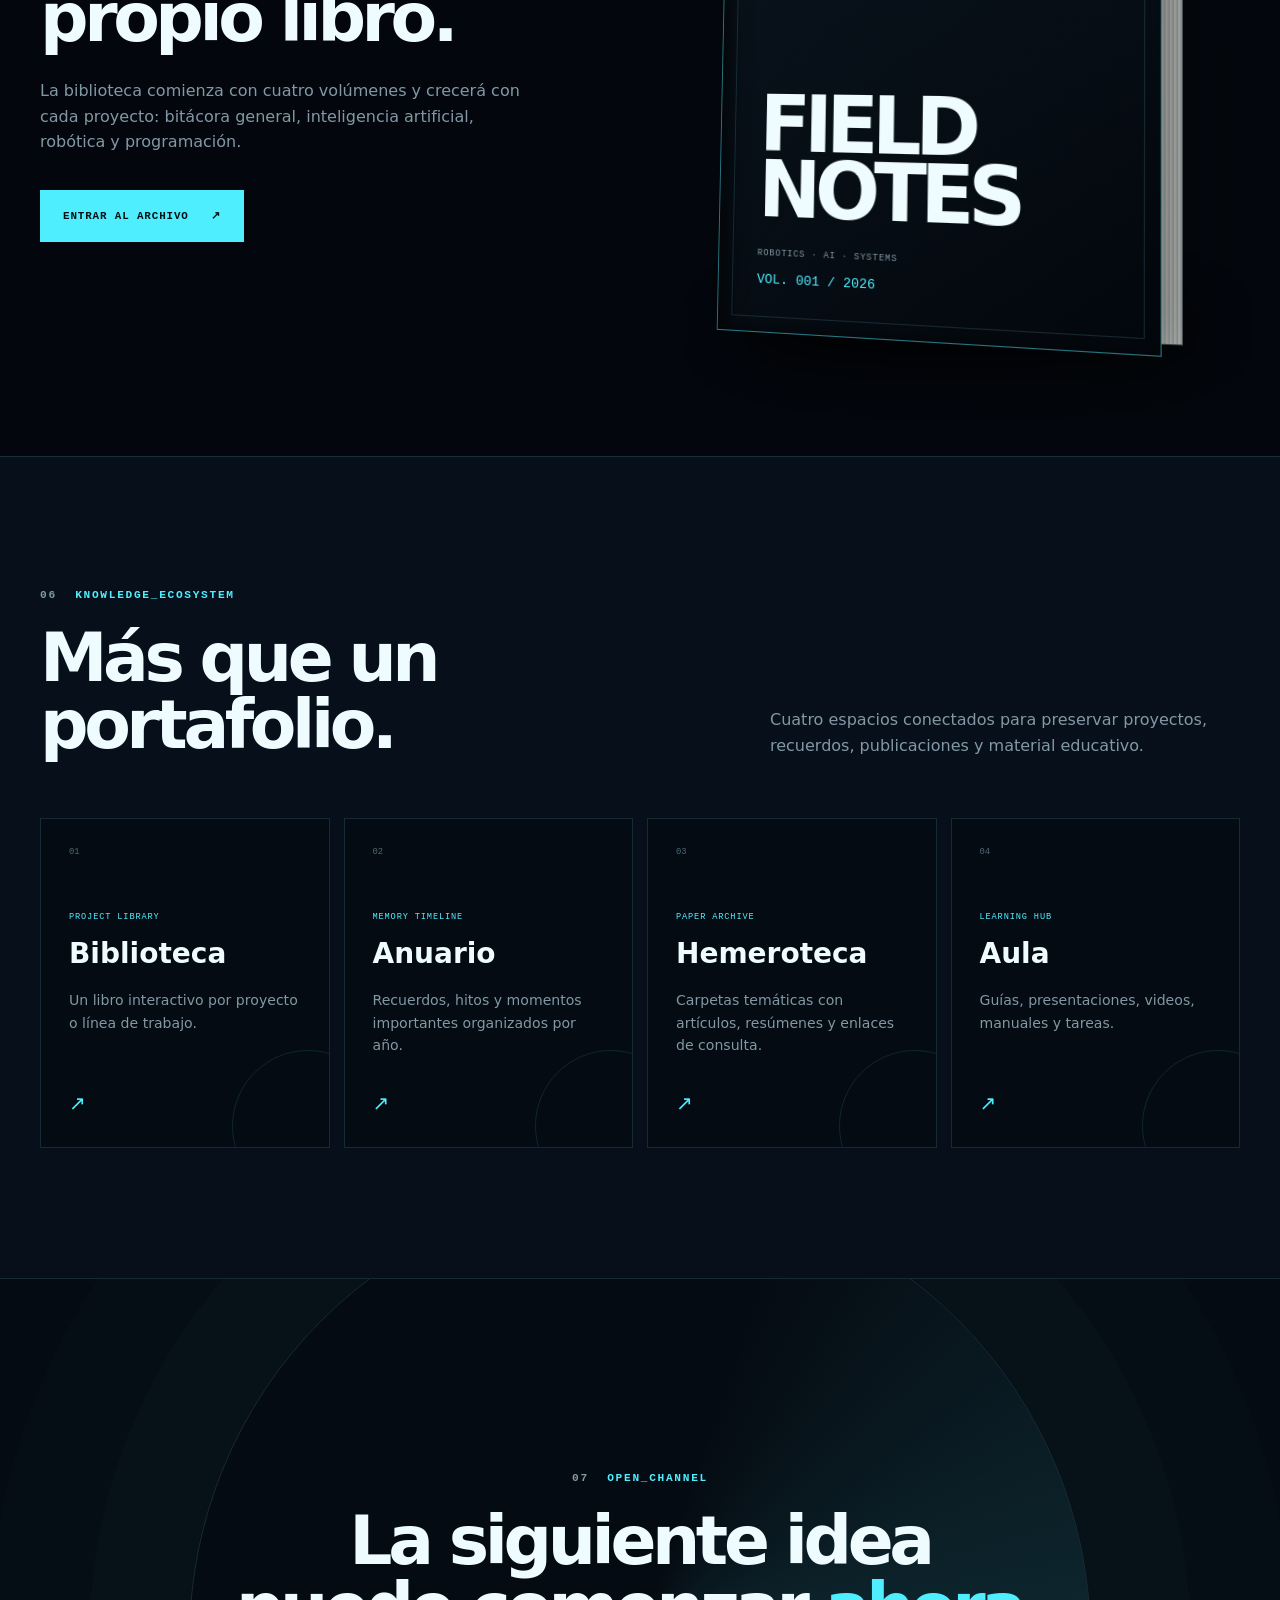
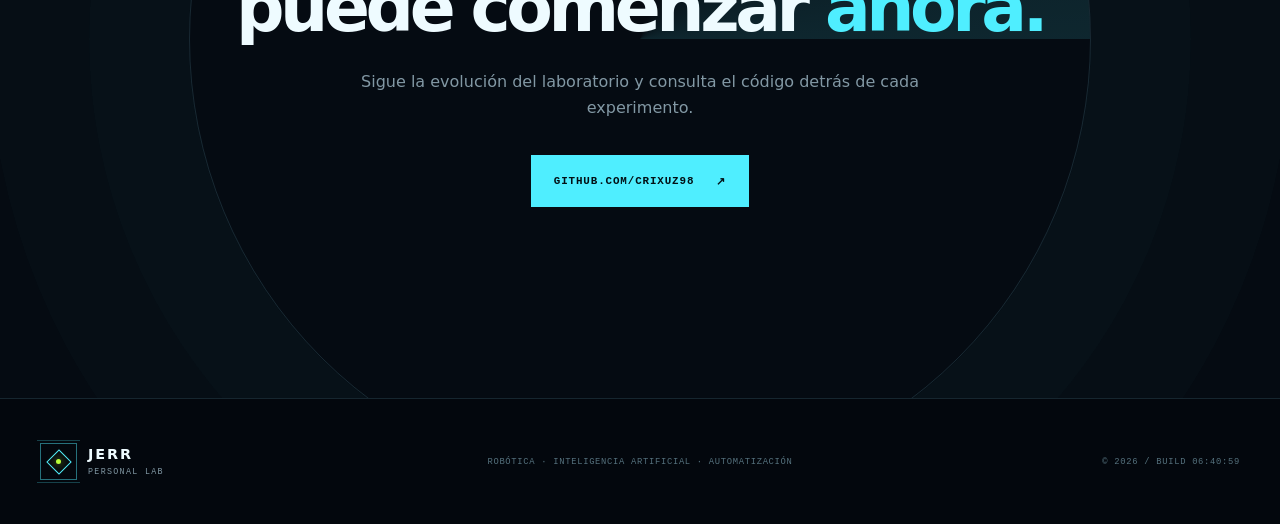
==== commit e789b671: "Actualizar identidad JERR y animaciones interactivas" ====
--- a/index.html
+++ b/index.html
@@ -3,13 +3,13 @@
 <head>
     <meta charset="UTF-8">
     <meta name="viewport" content="width=device-width, initial-scale=1.0">
-    <meta name="description" content="Portafolio de Crixuz enfocado en robótica, inteligencia artificial y sistemas interactivos.">
+    <meta name="description" content="Portafolio JERR enfocado en robótica, inteligencia artificial y sistemas interactivos.">
     <meta name="theme-color" content="#03070d">
 
-    <title>Crixuz Lab | Robótica e IA</title>
-
-    <link rel="stylesheet" href="css/styles.css">
-    <script src="js/script.js" defer></script>
+    <title>JERR Lab | Robótica e IA</title>
+
+    <link rel="stylesheet" href="css/styles.css?v=20260717.3">
+    <script src="js/script.js?v=20260717.3" defer></script>
 </head>
 
 <body class="is-booting">
@@ -17,7 +17,7 @@
 
     <div class="boot-screen" id="boot-screen" aria-live="polite">
         <div class="boot-grid" aria-hidden="true"></div>
-        <div class="boot-corner boot-corner-tl">CRX // BOOT_SEQUENCE</div>
+        <div class="boot-corner boot-corner-tl">JERR // BOOT_SEQUENCE</div>
         <div class="boot-corner boot-corner-tr">SYS.2026</div>
         <div class="boot-corner boot-corner-bl">ROBOTICS × AI</div>
         <div class="boot-corner boot-corner-br" id="boot-percent">000%</div>
@@ -25,7 +25,7 @@
         <div class="boot-center">
             <div class="boot-core" aria-hidden="true"><span></span><i></i></div>
             <p class="tech-label">INITIALIZING PERSONAL LAB</p>
-            <h1>CRIXUZ<span>_</span></h1>
+            <h1>JERR<span>_</span></h1>
             <p class="boot-message" id="boot-message">Verificando módulos...</p>
             <div class="boot-track" aria-hidden="true"><span id="boot-bar"></span></div>
             <button class="boot-skip" id="boot-skip" type="button">Saltar introducción</button>
@@ -39,7 +39,7 @@
         <nav class="navbar container" aria-label="Navegación principal">
             <a class="brand" href="#inicio" aria-label="Volver al inicio">
                 <span class="brand-symbol" aria-hidden="true"><i></i></span>
-                <span class="brand-copy"><strong>CRIXUZ</strong><small>PERSONAL LAB</small></span>
+                <span class="brand-copy"><strong>JERR</strong><small>PERSONAL LAB</small></span>
             </a>
 
             <div class="system-status" aria-label="Sistema en línea">
@@ -117,7 +117,7 @@
                     <div class="core-center">
                         <span></span>
                         <i></i>
-                        <b>CRX</b>
+                        <b>JERR</b>
                     </div>
                 </div>
 
@@ -150,15 +150,15 @@
                         <small>SECURE</small>
                     </div>
                     <div class="terminal-body">
-                        <p><b>crx@lab:~$</b> identify --profile</p>
-                        <p class="terminal-output">→ Nombre público: <strong>Crixuz</strong></p>
+                        <p><b>jerr@lab:~$</b> identify --profile</p>
+                        <p class="terminal-output">→ Identidad pública: <strong>JERR</strong></p>
                         <p class="terminal-output">→ Rol actual: <strong>PhD Student</strong></p>
                         <p class="terminal-output">→ Misión: <strong>Aprender · Construir · Documentar</strong></p>
-                        <p><b>crx@lab:~$</b> scan --interests</p>
+                        <p><b>jerr@lab:~$</b> scan --interests</p>
                         <div class="terminal-tags">
                             <span>ROBOTICS</span><span>AI</span><span>AUTOMATION</span><span>CODING</span>
                         </div>
-                        <p class="terminal-cursor"><b>crx@lab:~$</b> <span></span></p>
+                        <p class="terminal-cursor"><b>jerr@lab:~$</b> <span></span></p>
                     </div>
                 </div>
             </div>
@@ -273,8 +273,9 @@
                     <article class="system-card system-card-featured reveal">
                         <div class="system-visual robot-visual" aria-hidden="true">
                             <div class="radar-lines"></div>
-                            <div class="robot-face">
-                                <span></span><span></span><i></i>
+                            <div class="robot-face" data-expression="neutral">
+                                <span class="robot-eye"><b></b></span><span class="robot-eye"><b></b></span>
+                                <i class="robot-mouth"></i><small>JERR</small>
                             </div>
                             <div class="tracking-box"><span>OBJECT_01</span></div>
                             <p>VISION_FEED // 24 FPS</p>
@@ -289,11 +290,12 @@
                     </article>
 
                     <article class="system-card reveal">
-                        <div class="system-visual ai-visual" aria-hidden="true">
+                        <div class="system-visual ai-visual" id="agent-simulation" aria-hidden="true">
                             <div class="ai-grid"></div>
-                            <div class="ai-node ai-node-a"></div><div class="ai-node ai-node-b"></div><div class="ai-node ai-node-c"></div>
-                            <div class="ai-path path-a"></div><div class="ai-path path-b"></div>
-                            <p>NEURAL_MAP // LEARNING</p>
+                            <span class="agent-goal">GOAL</span>
+                            <i class="agent-obstacle obstacle-a"></i><i class="agent-obstacle obstacle-b"></i><i class="agent-obstacle obstacle-c"></i>
+                            <b class="agent-dot agent-dot-a"></b><b class="agent-dot agent-dot-b"></b><b class="agent-dot agent-dot-c"></b><b class="agent-dot agent-dot-d"></b><b class="agent-dot agent-dot-e"></b>
+                            <p>AGENT_FIELD // AVOIDANCE ACTIVE</p>
                         </div>
                         <div class="system-copy">
                             <div class="system-meta"><span>CONCEPTO 002</span><b>PLANIFICADO</b></div>
@@ -304,9 +306,25 @@
                     </article>
 
                     <article class="system-card reveal">
-                        <div class="system-visual automation-visual" aria-hidden="true">
-                            <div class="flow-node">INPUT</div><i></i><div class="flow-node">LOGIC</div><i></i><div class="flow-node">ACTION</div>
-                            <p>AUTOMATION_FLOW // READY</p>
+                        <div class="system-visual automation-visual stage-0" id="automation-flow" aria-hidden="true">
+                            <div class="automation-canvas">
+                                <div class="flow-node flow-input" data-stage="0">INPUT</div>
+                                <i class="flow-link link-input-logic" data-stage="0"></i>
+                                <div class="flow-node flow-logic" data-stage="0">LOGIC</div>
+                                <i class="flow-link link-logic-action" data-stage="0"></i>
+                                <div class="flow-node flow-action" data-stage="0">ACTION</div>
+                                <div class="flow-node flow-filter" data-stage="1">FILTER</div>
+                                <i class="flow-link link-filter" data-stage="1"></i>
+                                <div class="flow-node flow-data" data-stage="1">DATA</div>
+                                <i class="flow-link link-data" data-stage="1"></i>
+                                <div class="flow-node flow-api" data-stage="2">API</div>
+                                <i class="flow-link link-api" data-stage="2"></i>
+                                <div class="flow-node flow-monitor" data-stage="2">MONITOR</div>
+                                <i class="flow-link link-monitor" data-stage="2"></i>
+                                <span class="feedback-loop" data-stage="3">FEEDBACK</span>
+                            </div>
+                            <span class="automation-phase" id="automation-phase">STAGE 01 / CORE FLOW</span>
+                            <p>AUTOMATION_FLOW // BUILDING</p>
                         </div>
                         <div class="system-copy">
                             <div class="system-meta"><span>CONCEPTO 003</span><b>PLANIFICADO</b></div>
@@ -332,7 +350,7 @@
 
             <a class="book-preview" href="archivo.html" aria-label="Abrir el libro de proyectos">
                 <div class="book-cover">
-                    <span>CRX // ARCHIVE</span>
+                    <span>JERR // ARCHIVE</span>
                     <div class="book-core" aria-hidden="true"><i></i><b></b></div>
                     <h3>FIELD<br>NOTES</h3>
                     <p>ROBOTICS · AI · SYSTEMS</p>
@@ -377,7 +395,7 @@
         <div class="container footer-grid">
             <a class="brand" href="#inicio">
                 <span class="brand-symbol" aria-hidden="true"><i></i></span>
-                <span class="brand-copy"><strong>CRIXUZ</strong><small>PERSONAL LAB</small></span>
+                <span class="brand-copy"><strong>JERR</strong><small>PERSONAL LAB</small></span>
             </a>
             <p>ROBÓTICA · INTELIGENCIA ARTIFICIAL · AUTOMATIZACIÓN</p>
             <p>© <span id="current-year"></span> / BUILD <span id="build-time">00:00:00</span></p>
--- a/css/styles.css
+++ b/css/styles.css
@@ -473,13 +473,22 @@
 .radar-lines::after { position: absolute; top: 50%; left: 50%; content: ""; background: var(--line); }
 .radar-lines::before { width: 110%; height: 1px; transform: translate(-50%, -50%); }
 .radar-lines::after { width: 1px; height: 110%; transform: translate(-50%, -50%); }
-.robot-face { position: relative; width: 190px; height: 135px; border: 1px solid var(--line-strong); border-radius: 45% 45% 36% 36%; background: rgba(7, 19, 29, 0.92); box-shadow: inset 0 0 35px rgba(var(--cyan-rgb), 0.08), 0 0 40px rgba(var(--cyan-rgb), 0.08); }
+.robot-face { --eye-x: 0px; --eye-y: 0px; position: relative; width: 190px; height: 135px; border: 1px solid var(--line-strong); border-radius: 45% 45% 36% 36%; background: rgba(7, 19, 29, 0.92); box-shadow: inset 0 0 35px rgba(var(--cyan-rgb), 0.08), 0 0 40px rgba(var(--cyan-rgb), 0.08); transition: border-radius 0.35s ease, box-shadow 0.35s ease; }
 .robot-face::before { position: absolute; top: -45px; left: calc(50% - 1px); width: 2px; height: 45px; content: ""; background: var(--line-strong); }
 .robot-face::after { position: absolute; top: -51px; left: calc(50% - 6px); width: 12px; height: 12px; content: ""; border-radius: 50%; background: var(--acid); box-shadow: 0 0 15px var(--acid); }
-.robot-face span { position: absolute; top: 48px; width: 35px; height: 13px; border-radius: 50%; background: var(--cyan); box-shadow: 0 0 20px var(--cyan); animation: robot-eye 4s ease-in-out infinite; }
-.robot-face span:first-child { left: 39px; }
-.robot-face span:nth-child(2) { right: 39px; }
-.robot-face i { position: absolute; bottom: 30px; left: 50%; width: 38px; height: 5px; transform: translateX(-50%); border-bottom: 1px solid var(--cyan); border-radius: 50%; }
+.robot-eye { position: absolute; top: 45px; display: grid; width: 42px; height: 22px; place-items: center; transform: translate(var(--eye-x), var(--eye-y)); border: 1px solid rgba(var(--cyan-rgb), 0.28); border-radius: 50%; background: rgba(var(--cyan-rgb), 0.04); transition: transform 0.12s ease-out, height 0.3s ease, border-radius 0.3s ease; }
+.robot-eye:first-child { left: 34px; }
+.robot-eye:nth-child(2) { right: 34px; }
+.robot-eye b { display: block; width: 25px; height: 9px; border-radius: 50%; background: var(--cyan); box-shadow: 0 0 20px var(--cyan); animation: robot-blink 4.6s ease-in-out infinite; transition: width 0.3s ease, height 0.3s ease, border-radius 0.3s ease; }
+.robot-mouth { position: absolute; bottom: 29px; left: 50%; width: 38px; height: 8px; transform: translateX(-50%); border-bottom: 1px solid var(--cyan); border-radius: 50%; transition: width 0.35s ease, height 0.35s ease, transform 0.35s ease, border 0.35s ease; }
+.robot-face > small { position: absolute; right: 0; bottom: -28px; left: 0; color: rgba(var(--cyan-rgb), 0.56); font: 0.48rem var(--mono); letter-spacing: 0.22em; text-align: center; }
+.robot-face[data-expression="smile"] { border-radius: 45% 45% 42% 42%; box-shadow: inset 0 0 35px rgba(var(--cyan-rgb), 0.14), 0 0 48px rgba(var(--cyan-rgb), 0.14); }
+.robot-face[data-expression="smile"] .robot-mouth { width: 48px; height: 19px; border-bottom-width: 2px; border-radius: 0 0 50% 50%; }
+.robot-face[data-expression="smile"] .robot-eye b { width: 27px; height: 7px; }
+.robot-face[data-expression="serious"] .robot-mouth { width: 43px; height: 0; transform: translateX(-50%) rotate(-2deg); border-bottom: 2px solid var(--orange); border-radius: 0; }
+.robot-face[data-expression="serious"] .robot-eye { height: 16px; border-radius: 18% 18% 50% 50%; }
+.robot-face[data-expression="curious"] .robot-eye:first-child b { width: 16px; height: 16px; }
+.robot-face[data-expression="curious"] .robot-eye:nth-child(2) b { width: 27px; height: 8px; }
 .tracking-box { position: absolute; top: 24%; left: 25%; width: 48%; height: 48%; border: 1px solid rgba(185, 255, 56, 0.32); animation: track 5s ease-in-out infinite alternate; }
 .tracking-box::before,
 .tracking-box::after { position: absolute; width: 15px; height: 15px; content: ""; border-color: var(--acid); }
@@ -494,19 +503,51 @@
 .system-copy ul { display: flex; flex-wrap: wrap; gap: 7px; margin-top: 25px; list-style: none; }
 .system-copy li { padding: 5px 9px; border: 1px solid var(--line); color: #79929d; font: 0.55rem var(--mono); text-transform: uppercase; }
 .system-copy > a { margin-top: auto; padding-top: 35px; color: var(--cyan); font: 0.64rem var(--mono); text-transform: uppercase; }
-.ai-visual { background: radial-gradient(circle, rgba(78,124,255,0.14), transparent 50%), #050b12; }
+.ai-visual { isolation: isolate; background: radial-gradient(circle, rgba(78,124,255,0.14), transparent 50%), #050b12; }
 .ai-grid { position: absolute; inset: 0; opacity: 0.45; background-image: linear-gradient(var(--line) 1px, transparent 1px), linear-gradient(90deg, var(--line) 1px, transparent 1px); background-size: 32px 32px; transform: perspective(350px) rotateX(55deg) scale(1.5); }
-.ai-node { position: absolute; width: 23px; height: 23px; border: 1px solid var(--cyan); border-radius: 50%; background: var(--bg); box-shadow: 0 0 25px rgba(var(--cyan-rgb), 0.35); }
-.ai-node::after { position: absolute; top: 7px; left: 7px; width: 7px; height: 7px; content: ""; border-radius: 50%; background: var(--cyan); }
-.ai-node-a { top: 30%; left: 27%; }
-.ai-node-b { top: 40%; right: 25%; }
-.ai-node-c { bottom: 23%; left: 47%; }
-.ai-path { position: absolute; width: 26%; height: 1px; transform-origin: left; background: linear-gradient(90deg, var(--cyan), transparent); }
-.path-a { top: 37%; left: 31%; transform: rotate(14deg); }
-.path-b { top: 49%; left: 47%; transform: rotate(61deg); }
-.automation-visual { grid-template-columns: auto 42px auto 42px auto; gap: 10px; }
-.flow-node { display: grid; width: 75px; height: 75px; place-items: center; border: 1px solid var(--line-strong); background: rgba(var(--cyan-rgb), 0.04); color: var(--cyan); font: 0.55rem var(--mono); }
-.automation-visual > i { display: block; width: 100%; height: 1px; background: linear-gradient(90deg, var(--cyan), var(--acid)); animation: flow 1.2s linear infinite; }
+.agent-goal { position: absolute; z-index: 2; top: 14%; right: 9%; display: grid; width: 43px; height: 43px; place-items: center; border: 1px solid var(--acid); border-radius: 50%; color: var(--acid); font: 0.45rem var(--mono); box-shadow: 0 0 20px rgba(185,255,56,0.12); animation: goal-pulse 2s ease-in-out infinite; }
+.agent-obstacle { position: absolute; z-index: 2; border: 1px solid rgba(255,122,69,0.55); background: repeating-linear-gradient(135deg, rgba(255,122,69,0.1) 0 4px, transparent 4px 8px); box-shadow: 0 0 18px rgba(255,122,69,0.08); }
+.obstacle-a { top: 24%; left: 42%; width: 34px; height: 82px; transform: rotate(-18deg); }
+.obstacle-b { right: 21%; bottom: 19%; width: 68px; height: 25px; transform: rotate(9deg); }
+.obstacle-c { bottom: 15%; left: 18%; width: 42px; height: 42px; border-radius: 50%; }
+.agent-dot { position: absolute; z-index: 3; top: 0; left: 0; display: block; width: 18px; height: 18px; border: 1px solid var(--cyan); border-radius: 50%; background: var(--bg); box-shadow: 0 0 18px rgba(var(--cyan-rgb), 0.34); will-change: transform; }
+.agent-dot::after { position: absolute; inset: 5px; content: ""; border-radius: 50%; background: var(--cyan); box-shadow: 0 0 8px var(--cyan); }
+.agent-dot-a { border-color: var(--acid); }
+.agent-dot-a::after { background: var(--acid); box-shadow: 0 0 8px var(--acid); }
+
+.automation-visual { display: block; padding: 20px; }
+.automation-canvas { position: relative; width: 100%; height: 250px; }
+.flow-node { position: absolute; z-index: 3; display: grid; width: 68px; height: 52px; place-items: center; transform: scale(0.72); border: 1px solid var(--line-strong); background: rgba(5,11,18,0.94); color: var(--cyan); font: 0.49rem var(--mono); opacity: 0; box-shadow: 0 0 0 rgba(var(--cyan-rgb),0); transition: opacity 0.45s ease, transform 0.45s ease, box-shadow 0.45s ease; }
+.flow-input { top: 99px; left: 2%; }
+.flow-logic { top: 99px; left: calc(50% - 34px); }
+.flow-action { top: 99px; right: 2%; }
+.flow-filter { top: 16px; left: calc(50% - 34px); }
+.flow-data { bottom: 12px; left: calc(50% - 34px); }
+.flow-api { top: 16px; left: 2%; }
+.flow-monitor { top: 16px; right: 2%; }
+.flow-link { position: absolute; z-index: 1; display: block; height: 1px; transform: scaleX(0); transform-origin: left; background: linear-gradient(90deg, var(--cyan), var(--acid)); opacity: 0; transition: opacity 0.45s ease, transform 0.55s ease; }
+.link-input-logic { top: 125px; left: calc(2% + 68px); width: calc(48% - 102px); }
+.link-logic-action { top: 125px; left: calc(50% + 34px); width: calc(48% - 102px); }
+.link-filter { top: 68px; left: 50%; width: 31px; transform-origin: left; rotate: 90deg; }
+.link-data { top: 151px; left: 50%; width: 42px; transform-origin: left; rotate: 90deg; }
+.link-api { top: 68px; left: calc(2% + 34px); width: 66px; rotate: 72deg; }
+.link-monitor { top: 68px; right: calc(2% + 34px); width: 66px; transform-origin: right; rotate: -72deg; }
+.feedback-loop { position: absolute; z-index: 0; right: 9%; bottom: 1px; left: 9%; height: 68px; transform: scaleY(0.5); transform-origin: top; border-right: 1px solid var(--acid); border-bottom: 1px solid var(--acid); border-left: 1px solid var(--acid); color: var(--acid); font: 0.42rem var(--mono); opacity: 0; transition: opacity 0.5s ease, transform 0.5s ease; }
+.feedback-loop::before { position: absolute; top: -4px; left: -4px; width: 7px; height: 7px; content: ""; transform: rotate(45deg); border-top: 1px solid var(--acid); border-left: 1px solid var(--acid); }
+.automation-phase { position: absolute; top: 13px; left: 16px; color: var(--acid); font: 0.44rem var(--mono); letter-spacing: 0.08em; }
+.automation-visual.stage-0 [data-stage="0"],
+.automation-visual.stage-1 [data-stage="0"], .automation-visual.stage-1 [data-stage="1"],
+.automation-visual.stage-2 [data-stage="0"], .automation-visual.stage-2 [data-stage="1"], .automation-visual.stage-2 [data-stage="2"],
+.automation-visual.stage-3 [data-stage] { opacity: 1; }
+.automation-visual.stage-0 .flow-node[data-stage="0"],
+.automation-visual.stage-1 .flow-node[data-stage="0"], .automation-visual.stage-1 .flow-node[data-stage="1"],
+.automation-visual.stage-2 .flow-node[data-stage="0"], .automation-visual.stage-2 .flow-node[data-stage="1"], .automation-visual.stage-2 .flow-node[data-stage="2"],
+.automation-visual.stage-3 .flow-node { transform: scale(1); box-shadow: 0 0 22px rgba(var(--cyan-rgb),0.08); }
+.automation-visual.stage-0 .flow-link[data-stage="0"],
+.automation-visual.stage-1 .flow-link[data-stage="0"], .automation-visual.stage-1 .flow-link[data-stage="1"],
+.automation-visual.stage-2 .flow-link[data-stage="0"], .automation-visual.stage-2 .flow-link[data-stage="1"], .automation-visual.stage-2 .flow-link[data-stage="2"],
+.automation-visual.stage-3 .flow-link { transform: scaleX(1); }
+.automation-visual.stage-3 .feedback-loop { transform: scaleY(1); }
 
 /* Libro teaser */
 .archive-teaser { display: grid; grid-template-columns: 0.9fr 1.1fr; align-items: center; gap: 100px; min-height: 760px; }
@@ -569,9 +610,10 @@
 @keyframes core-pulse { 50% { transform: scale(0.72); opacity: 0.65; } }
 @keyframes signal { to { height: 100%; } }
 @keyframes scroll-line { from { transform: translateY(-130%); } to { transform: translateY(260%); } }
-@keyframes robot-eye { 0%, 44%, 52%, 100% { transform: scaleY(1); } 48% { transform: scaleY(0.08); } }
+@keyframes robot-blink { 0%, 44%, 52%, 100% { transform: scaleY(1); } 48% { transform: scaleY(0.08); } }
 @keyframes track { to { transform: translate(8px, -6px) scale(0.96); } }
 @keyframes flow { from { background-position: 0 0; } to { background-position: 42px 0; } }
+@keyframes goal-pulse { 50% { transform: scale(1.12); box-shadow: 0 0 28px rgba(185,255,56,0.28); } }
 
 @media (max-width: 1080px) {
     .hero { grid-template-columns: 1fr; padding-top: 95px; }
@@ -639,8 +681,14 @@
     .system-card-featured { grid-column: auto; }
     .system-card-featured .system-visual { min-height: 330px; }
     .robot-face { transform: scale(0.75); }
-    .automation-visual { grid-template-columns: auto 20px auto 20px auto; gap: 5px; }
-    .flow-node { width: 57px; height: 57px; font-size: 0.45rem; }
+    .automation-visual { min-height: 330px; padding-inline: 8px; }
+    .automation-canvas { height: 245px; }
+    .flow-node { width: 56px; height: 46px; font-size: 0.42rem; }
+    .flow-input { left: 0; }
+    .flow-action { right: 0; }
+    .flow-logic, .flow-filter, .flow-data { left: calc(50% - 28px); }
+    .link-input-logic { left: 56px; width: calc(50% - 84px); }
+    .link-logic-action { left: calc(50% + 28px); width: calc(50% - 84px); }
     .archive-teaser { min-height: auto; }
     .portal-grid { grid-template-columns: 1fr; }
     .book-preview { width: min(88%, 390px); }
